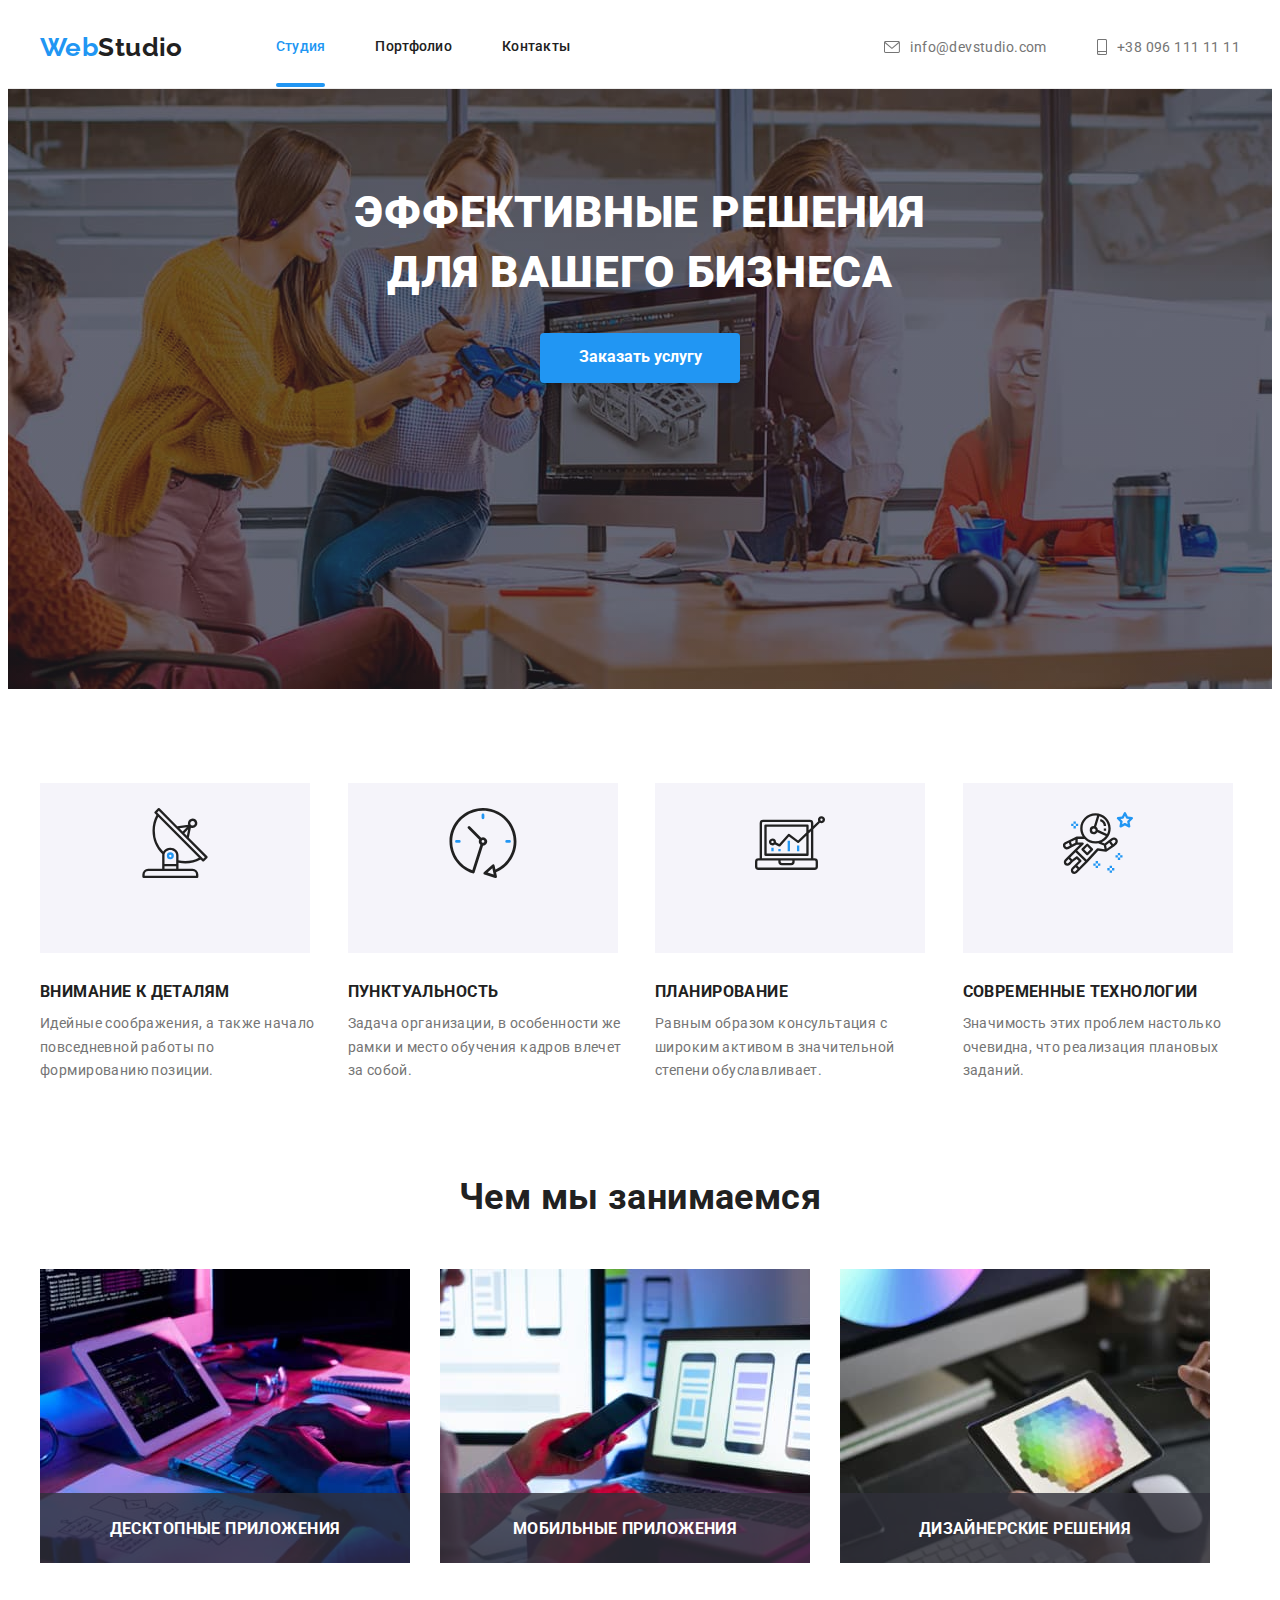
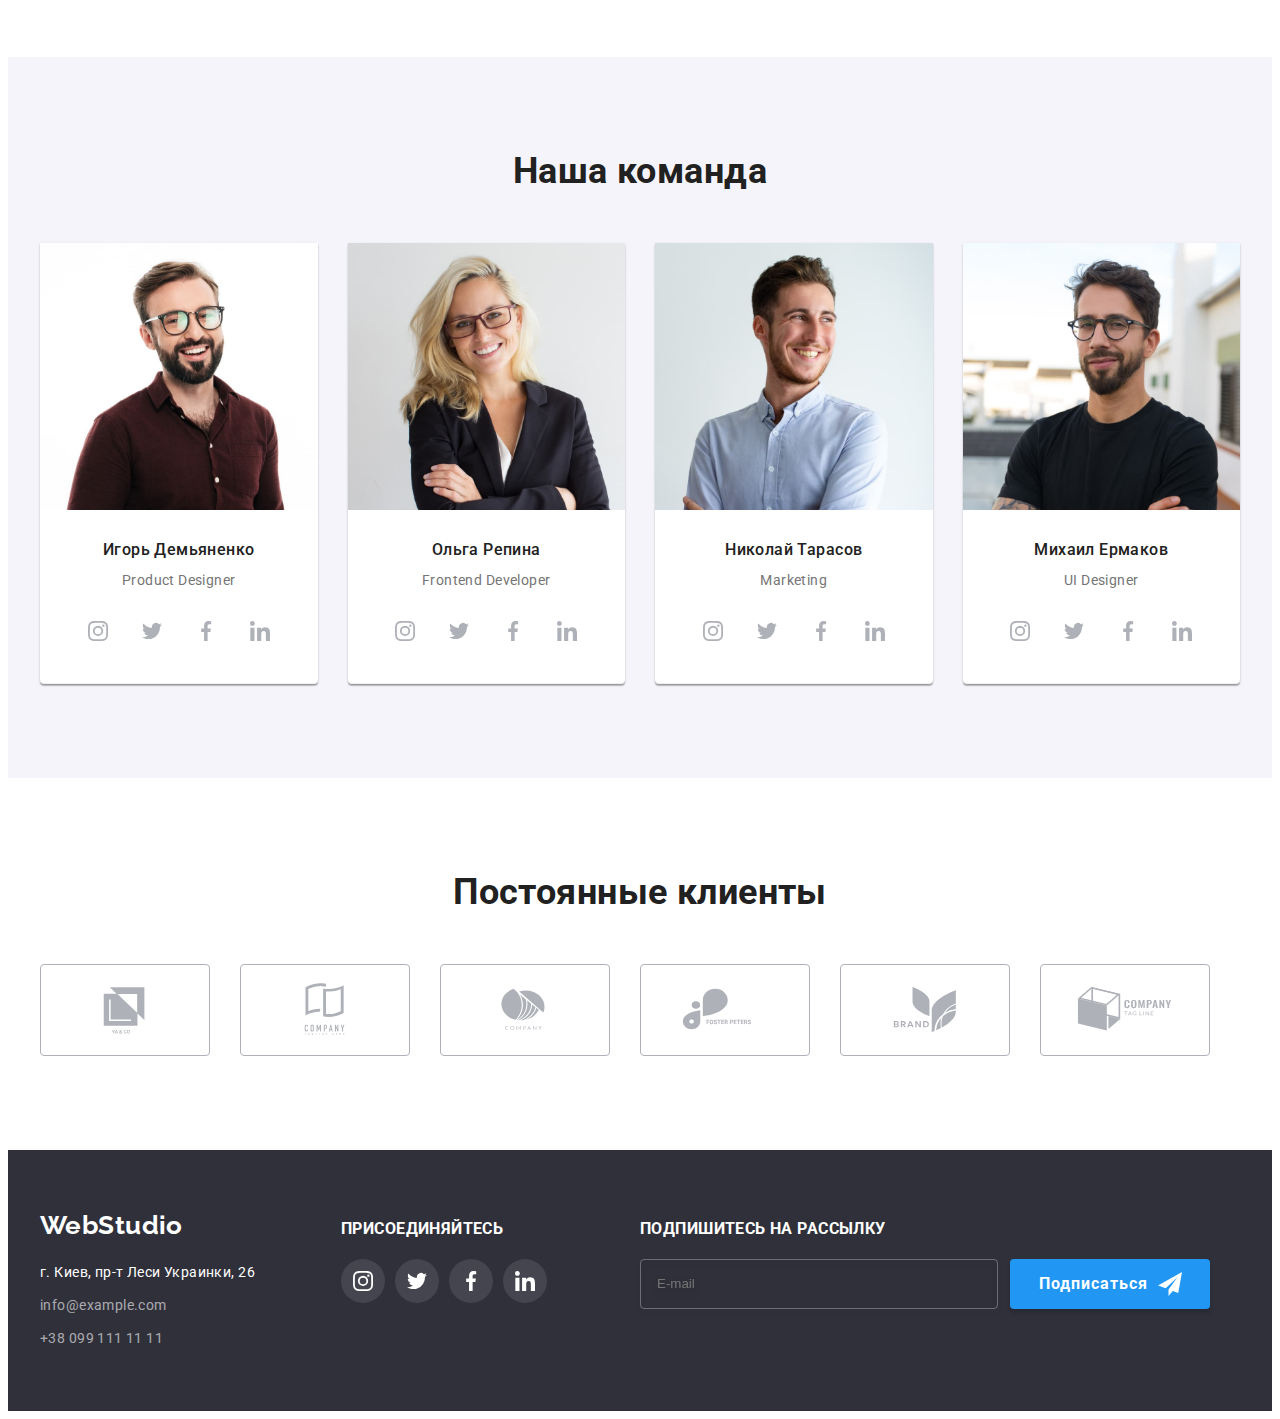
==== index.html @ bd027aae "Создает классы по БЭМ в header и hero, делает разбивку css файла по  разнымscss" ====
﻿<!DOCTYPE html>
<html lang="ru">
  <head>
    <meta charset="UTF-8" />
    <meta http-equiv="X-UA-Compatible" content="IE=edge" />
    <meta name="viewport" content="width=device-width, initial-scale=1.0" />
    <title>Homework</title>
    <link
      href="https://fonts.googleapis.com/css2?family=Raleway:wght@700&family=Roboto:wght@400;500;700;900&display=swap"
      rel="stylesheet"
    />
    <link
      rel="stylesheet"
      href="https://cdnjs.cloudflare.com/ajax/libs/modern-normalize/1.0.0/modern-normalize.min.css"
      integrity="sha512-ISS7cAi1PEhQ8jnbJpJZMd29NlhNj4AWYyLOSp2CE/CsHxTCu+r+t0D2yoJudVrd0/8fTVPUVDzY5Tvli75u/g=="
      crossorigin="anonymous"
      referrerpolicy="no-referrer"
    />

    <!-- <link rel="stylesheet" href="./css/styles.css" /> -->
    <link rel="stylesheet" href="./css/main.min.css" />
  </head>
  <body>
    <header class="page-header">
      <div class="section container page-header__container">
        <div class="page-header__menu">
          <a href="/" lang="en" class="logo link page-header__logo"
            >Web<span class="logo-part logo-part--color-black">Studio</span></a
          >

          <nav>
            <ul class="list page-header__nav nav-menu">
              <li class="nav-menu__item">
                <a href="./index.html" class="link link--current">Студия</a>
              </li>
              <li class="nav-menu__item">
                <a href="./portfolio.html" class="link">Портфолио</a>
              </li>
              <li class="nav-menu__item">
                <a href="#" class="link">Контакты</a>
              </li>
            </ul>
          </nav>
        </div>
        <ul class="list page-header__contact header-contact">
          <li class="header-contact__item">
            <a href="mailto:info@devstudio.com" lang="en" class="link">
              <svg class="header-contact__icon" width="16px" height="12px">
                <use href="./images/icons.svg#icon-envelope-header"></use>
              </svg>
              info@devstudio.com</a
            >
          </li>
          <li class="header-contact__item">
            <a href="tel:+380961111111" class="link">
              <svg class="header-contact__icon" width="10px" height="16px">
                <use href="./images/icons.svg#icon-smartphone-header"></use>
              </svg>
              +38 096 111 11 11</a
            >
          </li>
        </ul>
      </div>
    </header>
    <main>
      <section class="hero layers">
        <div class="section container hero_container">
          <h1 class="hero__title">
            Эффективные решения <br />
            для вашего бизнеса
          </h1>
          <button type="button" class="hero__btn btn" data-modal-open>
            Заказать услугу
          </button>
        </div>
      </section>

      <section class="advantages">
        <div class="section container">
          <ul class="list">
            <li class="list-item">
              <div class="thumb">
                <svg class="icon-item">
                  <use href="./images/icons.svg#icon-antenna"></use>
                </svg>
              </div>
              <h3 class="list-item-title">Внимание к деталям</h3>
              <p class="list-item-text">
                Идейные соображения, а также начало повседневной работы по
                формированию позиции.
              </p>
            </li>
            <li class="list-item">
              <div class="thumb">
                <svg class="icon-item">
                  <use href="./images/icons.svg#icon-clock"></use>
                </svg>
              </div>
              <h3 class="list-item-title">Пунктуальность</h3>
              <p class="list-item-text">
                Задача организации, в особенности же рамки и место обучения
                кадров влечет за собой.
              </p>
            </li>
            <li class="list-item">
              <div class="thumb">
                <svg class="icon-item">
                  <use href="./images/icons.svg#icon-diagram"></use>
                </svg>
              </div>
              <h3 class="list-item-title">Планирование</h3>
              <p class="list-item-text">
                Равным образом консультация с широким активом в значительной
                степени обуславливает.
              </p>
            </li>
            <li class="list-item">
              <div class="thumb">
                <svg class="icon-item">
                  <use href="./images/icons.svg#icon-astronaut"></use>
                </svg>
              </div>
              <h3 class="list-item-title">Современные технологии</h3>
              <p class="list-item-text">
                Значимость этих проблем настолько очевидна, что реализация
                плановых заданий.
              </p>
            </li>
          </ul>
        </div>
      </section>

      <section class="work">
        <div class="section container">
          <h2 class="title">Чем мы занимаемся</h2>
          <ul class="list">
            <li class="list-item">
              <img
                src="./images/work/img1.jpg"
                alt="Ноутбук"
                width="370"
                height="294"
              />
              <div class="wrapper-title">
                <h3 class="list-item-title">Десктопные приложения</h3>
              </div>
            </li>
            <li class="list-item">
              <img
                src="./images/work/img2.jpg"
                alt="Телефон"
                width="370"
                height="294"
              />
              <div class="wrapper-title">
                <h3 class="list-item-title">Мобильные приложения</h3>
              </div>
            </li>
            <li class="list-item">
              <img
                src="./images/work/img3.jpg"
                alt="Планшет"
                width="370"
                height="294"
              />
              <div class="wrapper-title">
                <h3 class="list-item-title">Дизайнерские решения</h3>
              </div>
            </li>
          </ul>
        </div>
      </section>
      <section class="team">
        <div class="section container">
          <h2 class="title">Наша команда</h2>
          <ul class="list">
            <li class="list-item team-card">
              <img
                src="./images/team/igor.jpg"
                alt="Игорь Демьяненко"
                width="270"
                class="photo-team"
              />
              <h3 class="list-item-title">Игорь Демьяненко</h3>
              <p lang="en" class="list-item-text">Product Designer</p>
              <ul class="list social-networks">
                <li class="sn-item">
                  <a href="https://www.instagram.com" class="link">
                    <svg class="sn-icon">
                      <use href="./images/icons.svg#icon-instagram-grey"></use>
                    </svg>
                  </a>
                </li>
                <li class="sn-item">
                  <a href="https://www.twitter.com/" class="link">
                    <svg class="sn-icon">
                      <use href="./images/icons.svg#icon-twitter"></use>
                    </svg>
                  </a>
                </li>
                <li class="sn-item">
                  <a href="https://www.facebook.com" class="link">
                    <svg class="sn-icon">
                      <use href="./images/icons.svg#icon-facebook"></use>
                    </svg>
                  </a>
                </li>
                <li class="sn-item">
                  <a href="https://www.linkedin.com" class="link">
                    <svg class="sn-icon">
                      <use href="./images/icons.svg#icon-linkedin"></use>
                    </svg>
                  </a>
                </li>
              </ul>
            </li>
            <li class="list-item team-card">
              <img
                src="./images/team/olga.jpg"
                alt="Ольга Репина"
                width="270"
                class="photo-team"
              />
              <h3 class="list-item-title">Ольга Репина</h3>
              <p lang="en" class="list-item-text">Frontend Developer</p>
              <ul class="list social-networks">
                <li class="sn-item">
                  <a href="https://www.instagram.com" class="link">
                    <svg class="sn-icon">
                      <use href="./images/icons.svg#icon-instagram-grey"></use>
                    </svg>
                  </a>
                </li>
                <li class="sn-item">
                  <a href="https://www.twitter.com/" class="link">
                    <svg class="sn-icon">
                      <use href="./images/icons.svg#icon-twitter"></use>
                    </svg>
                  </a>
                </li>
                <li class="sn-item">
                  <a href="https://www.facebook.com" class="link">
                    <svg class="sn-icon">
                      <use href="./images/icons.svg#icon-facebook"></use>
                    </svg>
                  </a>
                </li>
                <li class="sn-item">
                  <a href="https://www.linkedin.com" class="link">
                    <svg class="sn-icon">
                      <use href="./images/icons.svg#icon-linkedin"></use>
                    </svg>
                  </a>
                </li>
              </ul>
            </li>
            <li class="list-item team-card">
              <img
                src="./images/team/nikolay.jpg"
                alt="Николай Тарасов"
                width="270"
                class="photo-team"
              />
              <h3 class="list-item-title">Николай Тарасов</h3>
              <p lang="en" class="list-item-text">Marketing</p>
              <ul class="list social-networks">
                <li class="sn-item">
                  <a href="https://www.instagram.com" class="link">
                    <svg class="sn-icon">
                      <use href="./images/icons.svg#icon-instagram-grey"></use>
                    </svg>
                  </a>
                </li>
                <li class="sn-item">
                  <a href="https://www.twitter.com/" class="link">
                    <svg class="sn-icon">
                      <use href="./images/icons.svg#icon-twitter"></use>
                    </svg>
                  </a>
                </li>
                <li class="sn-item">
                  <a href="https://www.facebook.com" class="link">
                    <svg class="sn-icon">
                      <use href="./images/icons.svg#icon-facebook"></use>
                    </svg>
                  </a>
                </li>
                <li class="sn-item">
                  <a href="https://www.linkedin.com" class="link">
                    <svg class="sn-icon">
                      <use href="./images/icons.svg#icon-linkedin"></use>
                    </svg>
                  </a>
                </li>
              </ul>
            </li>
            <li class="list-item team-card">
              <img
                src="./images/team/michail.jpg"
                alt="Михаил Ермаков"
                width="270"
                class="photo-team"
              />
              <h3 class="list-item-title">Михаил Ермаков</h3>
              <p lang="en" class="list-item-text">UI Designer</p>
              <ul class="list social-networks">
                <li class="sn-item">
                  <a href="https://www.instagram.com" class="link">
                    <svg class="sn-icon">
                      <use href="./images/icons.svg#icon-instagram-grey"></use>
                    </svg>
                  </a>
                </li>
                <li class="sn-item">
                  <a href="https://www.twitter.com/" class="link">
                    <svg class="sn-icon">
                      <use href="./images/icons.svg#icon-twitter"></use>
                    </svg>
                  </a>
                </li>
                <li class="sn-item">
                  <a href="https://www.facebook.com" class="link">
                    <svg class="sn-icon">
                      <use href="./images/icons.svg#icon-facebook"></use>
                    </svg>
                  </a>
                </li>
                <li class="sn-item">
                  <a href="https://www.linkedin.com" class="link">
                    <svg class="sn-icon">
                      <use href="./images/icons.svg#icon-linkedin"></use>
                    </svg>
                  </a>
                </li>
              </ul>
            </li>
          </ul>
        </div>
      </section>

      <section class="clients">
        <div class="section container">
          <h2 class="title">Постоянные клиенты</h2>
          <ul class="list">
            <li class="list-item hover-boder">
              <a href="#" class="link">
                <svg class="client-logo">
                  <use href="./images/icons.svg#icon-logo1"></use>
                </svg>
              </a>
            </li>
            <li class="list-item hover-boder">
              <a href="#" class="link">
                <svg class="client-logo">
                  <use href="./images/icons.svg#icon-logo2"></use>
                </svg>
              </a>
            </li>
            <li class="list-item hover-boder">
              <a href="#" class="link">
                <svg class="client-logo">
                  <use href="./images/icons.svg#icon-logo3"></use>
                </svg>
              </a>
            </li>
            <li class="list-item hover-boder">
              <a href="#" class="link">
                <svg class="client-logo">
                  <use href="./images/icons.svg#icon-logo4"></use>
                </svg>
              </a>
            </li>
            <li class="list-item hover-boder">
              <a href="#" class="link">
                <svg class="client-logo">
                  <use href="./images/icons.svg#icon-logo5"></use>
                </svg>
              </a>
            </li>
            <li class="list-item hover-boder">
              <a href="#" class="link">
                <svg class="client-logo">
                  <use href="./images/icons.svg#icon-logo6"></use>
                </svg>
              </a>
            </li>
          </ul>
        </div>
      </section>
    </main>
    <footer class="footer-page">
      <div class="section container">
        <div class="logo-address">
          <a href="/" lang="en" class="logo link"
            >Web<span class="logo-part logo-part--color-white">Studio</span></a
          >
          <address class="footer-address">
            <ul class="list">
              <li class="list-item">
                <a href="#" class="link">г. Киев, пр-т Леси Украинки, 26</a>
              </li>

              <li class="list-item footer-contact">
                <a href="mailto:info@example.com" lang="en" class="link"
                  >info@example.com</a
                >
              </li>
              <li class="list-item footer-contact">
                <a href="tel:+380991111111" class="link">+38 099 111 11 11</a>
              </li>
            </ul>
          </address>
        </div>
        <div class="footer-social-networks">
          <h3 class="list-item-title">присоединяйтесь</h3>
          <ul class="list social-networks">
            <li class="sn-item">
              <a href="https://www.instagram.com" class="link footer-link-sn">
                <svg class="sn-icon">
                  <use href="./images/icons.svg#icon-instagram-grey"></use>
                </svg>
              </a>
            </li>
            <li class="sn-item">
              <a href="https://www.twitter.com/" class="link footer-link-sn">
                <svg class="sn-icon">
                  <use href="./images/icons.svg#icon-twitter"></use>
                </svg>
              </a>
            </li>
            <li class="sn-item">
              <a href="https://www.facebook.com" class="link footer-link-sn">
                <svg class="sn-icon">
                  <use href="./images/icons.svg#icon-facebook"></use>
                </svg>
              </a>
            </li>
            <li class="sn-item">
              <a href="https://www.linkedin.com" class="link footer-link-sn">
                <svg class="sn-icon">
                  <use href="./images/icons.svg#icon-linkedin"></use>
                </svg>
              </a>
            </li>
          </ul>
        </div>
        <div class="subscription">
          <h3 class="list-item-title">подпишитесь на рассылку</h3>
          <form name="subscription-form" class="subscription-form">
            <input
              type="email"
              name="email"
              class="subscription-input"
              placeholder="E-mail"
            />
            <button type="submit" class="btn subscription-btn">
              <span class="text-btn">Подписаться</span>
              <svg class="send-icon">
                <use href="./images/icons.svg#send-icon"></use>
              </svg>
            </button>
          </form>
        </div>
      </div>
    </footer>

    <div class="backdrop is-hidden" data-modal>
      <div class="modal">
        <button type="button" class="close-btn btn" data-modal-close>
          <svg class="close-icon">
            <use href="./images/icons.svg#close-btn"></use>
          </svg>
        </button>
        <form class="modal-form">
          <p class="modal-title">Оставьте свои данные, мы вам перезвоним</p>
          <label class="modal-field">
            <span class="modal-label">Имя</span>
            <input type="text" class="form-input" name="user-name" required />
            <svg class="modal-icon">
              <use
                href="./images/icons.svg#person-black"
                class="icon-input"
              ></use>
            </svg>
          </label>
          <label class="modal-field">
            <span class="modal-label">Телефон</span>
            <input type="tel" class="form-input" name="user-phone" required />
            <svg class="modal-icon">
              <use
                href="./images/icons.svg#phone-black"
                class="icon-input"
              ></use>
            </svg>
          </label>

          <label class="modal-field">
            <span class="modal-label">Почта</span>
            <input type="email" class="form-input" name="user-mail" required />
            <svg class="modal-icon">
              <use
                href="./images/icons.svg#email-black"
                class="icon-input"
              ></use>
            </svg>
          </label>
          <label class="modal-field">
            <span class="modal-label">Комментарий</span>
            <textarea
              class="form-textarea form-input"
              name="user-comment"
              placeholder="Введите текст"
              required
            ></textarea>
          </label>
          <label for="checkbox" class="modal-polisy">
            <input
              type="checkbox"
              id="checkbox"
              name="user-agree"
              class="modal-checkbox"
            />

            <svg class="checkbox-icon">
              <use href="./images/icons.svg#checkbox"></use>
            </svg>

            Соглашаюсь с рассылкой и принимаю
            <span class="text">Условия договора</span>
          </label>
          <button type="button" class="btn submit-btn">Отправить</button>
        </form>
      </div>
    </div>
    <script src="./js/modal.js"></script>
  </body>
</html>
---- css/styles.css ----
﻿/* 
:root {
  --basis-text-color: #212121;
  --secondary-text-color: #757575;
  --background-color: #E5E5E5;
  --white-color: #FFFFFF;
  --active-color: #2196F3;
  --background-btn-color: #F5F4FA;
  --borders-color: #EEEEEE;
  --border-line-color: #ECECEC;
  --dark-background: #2F303A;
  --footer-contact-color: rgba(255, 255, 255, 0.6);
  --footer-icon-bg-color: rgba(255, 255, 255, 0.1);
  --input-border-color: rgba(255, 255, 255, 0.3);
  --hero-gradient: rgba(47, 48, 58, 0.4);
  --wrapper-title: rgba(47, 48, 58, 0.8);
  --icons-color: #AFB1B8;
  --wrapper-portfolio-card: rgba(33, 150, 243, 0.9);
  --backdrop-color: rgba(0, 0, 0, 0.2);
  --close-btn-color: rgba(0, 0, 0, 1);
  --border-modal-color: rgba(0, 0, 0, 0.1);
  --modal-input-border: rgba(33, 33, 33, 0.2);
  --text-placeholder: rgba(117, 117, 117, 0.5);


} */
/* 
body {
  color: var(--secondary-text-color);
  font-family: Roboto, sans-serif;
  font-weight: 400;
  font-style: normal;
  font-size: 14px;
  line-height: 1.71;
  letter-spacing: 0.03em;
} */

/* 
.link {
  display: flex;
  text-decoration: none;
  color: inherit;
  font-style: inherit;
  align-items: center;
  transition: color 250ms cubic-bezier(0.4, 0, 0.2, 1);
} */

/* .list {
  list-style: none;
  margin: 0;
  padding: 0;
} */

/* .active,
.link:hover,
.link:focus {
  color: var(--active-color);
} */
/* 
.current {
  position: relative;
  color: var(--active-color);
}

.current::after {
  content: "";
  position: absolute;
  height: 4px;
  width: 100%;
  background-color: var(--active-color);
  border-radius: 2px;
  top: 44px;

} */
/* 
.btn {
  font-family: inherit;
  background-color: var(--background-btn-color);
  border: none;
  cursor: pointer;
  text-align: center;
  border-radius: 4px;
  transition: box-shadow 250ms cubic-bezier(0.4, 0, 0.2, 1);
}

.btn:hover,
.btn:focus {
  box-shadow: 0px 3px 1px rgba(0, 0, 0, 0.1),
  0px 1px 2px rgba(0, 0, 0, 0.08),
  0px 2px 2px rgba(0, 0, 0, 0.12);
} */
/* .container {
  width: 1200px;
  margin: 0 auto;
} */
/* .section {
  padding: 94px 15px;  
} */

/*HEADER*/
/* .page-header {
  border-bottom: 1px solid var(--border-line-color);
  
} */
/* .logo {
  font-family: Raleway, sans-serif;
  font-weight: 700;
  font-size: 26px;
  line-height: 1.19;
  color: var(--basis-text-color);
  margin-right: 93px;
} */
/* 
.nav-menu {
  display: flex;
  color: var(--basis-text-color);
  font-weight: 500;
  line-height: 1.14;
  letter-spacing: 0.02em;
  
}

.nav-menu li:not(:last-child),
.header-contact li:not(:last-child) {
  margin-right: 50px;
}

.header-contact {
  display: flex;
  margin-left: auto;  
  color: var(--secondary-text-color);
  align-items: center;
}
.header-contact .icon-item {
  margin-right: 10px;
  fill: currentColor;
}


.page-header .container {
  display: flex;
  padding-top: 24px;
  padding-bottom: 25px;
}

.header-menu {
  display: flex;  
  align-items: center;
} */

/*HERO*/
/* .hero {
  text-align: center;
  letter-spacing: 0.06em;
}
.layers {
  max-width: 1600px;
  height: 600px;
  margin-left: auto;
  margin-right: auto;
  background-color: var(--dark-background);
  background-image: linear-gradient(rgba(47, 48, 58, 0.4), rgba(47, 48, 58, 0.4)),
  url('../images/hero/hero-background.jpg');
  background-repeat: no-repeat;
  background-size: cover;
  
  background-position: center;
}
.hero .section {
  padding-top: 200px;
  padding-bottom: 200px;
}

.hero-title {
  text-transform: uppercase;
  color: var(--white-color);
  font-weight: 900;
  font-size: 44px;
  line-height: 1.36;
  margin-top: 0;
  margin-bottom: 30px;
}
 
.hero-btn {
  width: 200px;
  height: 50px;
  background: #2196F3;
  color: var(--white-color);
  box-shadow: 0px 4px 4px rgba(0, 0, 0, 0.15);
  font-weight: 700;
  font-size: 16px;
  line-height: 1.9;
  padding: 0;
}
 */

/* 
.advantages .list-item-title {
  text-transform: uppercase;
}
.advantages .list-item:not(:last-child) {
  margin-right: 30px;
}

.advantages .list {
  display: flex;
}
.advantages .list-item {
  width: calc((100% - 90px) / 4);
} */
/* 
.thumb {
  display: flex;
  width: 270px;
  height: 120px;
  background-color: var(--background-btn-color);
  padding-top: 25px;
  padding-bottom: 25px;
  margin-bottom: 30px;
  
} */
/* .thumb .icon-item {
  width: 70px;
  height: 70px;
  margin-left: auto;
  margin-right: auto;
} */

/* .list-item-title {
  color: var(--basis-text-color);
  font-weight: 700;
  line-height: 1.14;
  margin-top: 0;
  margin-bottom: 10px;
  
} */
/* .list-item-text {
 margin: 0;
} */

/* .title {
  color: var(--basis-text-color);
  font-size: 36px;
  line-height: 1.16;
  text-align: center;
  margin-top: 0;
  margin-bottom: 50px;
} */


/*work*/
/* .work .section {
  padding-top: 0;
}
.work .list {
  display: flex;
}
.work .list-item:not(:last-child) {
  margin-right: 30px;
}

.work .list-item {
  width: 370px;
  position: relative;
}
.wrapper-title {
  background-color: var(--wrapper-title);
  position: absolute;
  width: 100%;
  height: 70px;
  bottom: 0px;

}
.wrapper-title .list-item-title {
  color: var(--white-color);
  text-transform: uppercase;
  margin-bottom: 0;
  text-align: center;
  padding-top: 27px;
  padding-bottom: 27px;
} */

/*team*/
/* .team {
  background-color: var(--background-btn-color);
}
.team .list {
  display: flex;

}
.team-card {
  width: calc((100% - 90px) / 4);
  background-color: var(--white-color);
  box-shadow: 0px 1px 3px rgba(0, 0, 0, 0.12), 0px 1px 1px rgba(0, 0, 0, 0.14), 0px 2px 1px rgba(0, 0, 0, 0.2);
  border-radius: 0px 0px 4px 4px;
  border-bottom: 1px solid var(--borders-color);
  text-align: center;
}
.team-card:not(:last-child) {
  margin-right: 30px;
}
.team-card .list-item-title {
  font-weight: 500;
  font-size: 16px;
  line-height: 1.19;
}

.photo-team {
  margin-top: 0;
  margin-bottom: 30px;
}

.team-card > .list-item-text {
  margin-bottom: 16px;
} */
/* .social-networks {
  display: flex;
  justify-content: center;
  margin-bottom: 30px;
  
} */

/* 
.sn-item:not(:last-child) {
  margin-right: 10px;
}
.sn-item .link {
  display: flex;
  height: 44px;
  width: 44px;
  color: var(--icons-color);
  background-color: var(--white-color);
  border-radius: 50%;
  align-items: center;
  justify-content: center;
  transition: color 250ms cubic-bezier(0.4, 0, 0.2, 1), 
  background-color 250ms cubic-bezier(0.4, 0, 0.2, 1);
}

.sn-icon {
  width: 20px;
  height: 20px;
  fill: currentColor;
}
.sn-item .link:hover {
  color: var(--white-color);
  background-color: var(--active-color);
} */
/* clients */
/* .clients .list {
  display: flex;
  color: var(--icons-color);
}
.clients .list-item {
  display: flex;
  width: 170px;
  height: 92px;
  border: 1px solid #AFB1B8;
  box-sizing: border-box;
  border-radius: 4px;
  align-items: center;
  justify-content: center;
  
}
.hover-boder {
  transition: border 250ms cubic-bezier(0.4, 0, 0.2, 1);
}

.hover-boder:hover {
  border: 1px solid var(--active-color);
}

.client-logo {
  display: flex;
  width: 106px;
  height: 60px;
  align-content: center;
  fill: currentColor;
}
.hover-boder .link {
  width: 100%;
  height: 100%;
  justify-content: center;
}

.clients .list-item:not(:last-child) {
  margin-right: 30px;
} */
/*footer*/
/* .footer-page {
  background-color: var(--dark-background);
  
}
.footer-page .section {
  display: flex;
  padding-top: 60px;
  padding-bottom: 60px;
  align-items: baseline;
}
.footer-address {
  font-style: inherit;
  width: 231px;
}
.footer-address .list-item:not(:last-child) {
  margin-bottom: 9px;
}
.footer-page .link {
  color: var(--white-color);
}
.footer-contact .link {
  color: var(--footer-contact-color);
} 
.footer-page .logo {
  margin-bottom: 20px;
}
.footer-page .list-item-title,
.subscription .list-item-title {
 text-transform: uppercase;
  color: var(--white-color);
  margin-bottom: 20px;
}
.footer-social-networks {
  display: flex;
  flex-direction: column;
  justify-content: center;
  margin-right: 93px;
}
.footer-social-networks .link {
  color: var(--white-color);
  background-color: var(--footer-icon-bg-color);
  transition-property: background-color;
  transition-duration: 250ms;
  transition-timing-function: cubic-bezier(0.4, 0, 0.2, 1);
  
}
.footer-social-networks .link:hover {
  background-color: var(--active-color)
}
.logo-address {
  margin-right: 70px;
  width: 231px;
}

.subscription-form {
  display: flex;
  flex-direction: row;
}


.subscription-input {
  box-sizing: border-box;
  width: 358px;
  padding-top: 15px;
  padding-bottom: 15px;
  padding-left: 16px;
  padding-right: 0;
  margin-right: 12px;
  background-color:transparent;
  border: 1px solid var(--input-border-color);
  filter: drop-shadow(0px 4px 4px rgba(0, 0, 0, 0.15));
  border-radius: 4px;
  color: var(--white-color);
}

.form-input::placeholder {
  color: var(--footer-contact-color);
  font-size: 16px;
  line-height: 1.25;
}


.subscription-btn {
  display: flex;
  align-items: center;
  width: 200px;
  height: 50px;
  background: var(--active-color);
  box-shadow: 0px 4px 4px rgba(0, 0, 0, 0.15);
  border-radius: 4px;
  padding-top: 10px;
  padding-bottom: 10px;
  padding-left: 29px;
  padding-right: 28px;
  text-align: start;
 
}
.text-btn {
  margin-right: 10px;
  letter-spacing: 0.06em;
  font-weight: 700;
  font-size: 16px;
  line-height: 1.87;
  color: var(--white-color);
}
.send-icon {
  width: 24px;
  height: 24px;
  fill: var(--white-color);
  vertical-align: middle;
  
} */

/*PORTFOLIO PAGE*/
/* 
.filter-btn {
  box-sizing: content-box;
  color: var(--basis-text-color);
  font-size: 16px;
  line-height: 1.62;
  font-weight: 500;
  padding: 6px 22px;
  transition: color 250ms cubic-bezier(0.4, 0, 0.2, 1),
  background-color 250ms cubic-bezier(0.4, 0, 0.2, 1),
  box-shadow 250ms cubic-bezier(0.4, 0, 0.2, 1);  
}

.btn-active {
  box-sizing: content-box;
  background-color: var(--active-color);
  color: var(--white-color);
  font-weight: 500;
  font-size: 16px;
  line-height: 1.62;
  padding: 6px 22px;
}

.filter-btn:hover, 
.filter-btn:focus,
.filter-btn:active {
  background-color: var(--active-color);
  color: var(--white-color);
  box-shadow: 0px 3px 1px rgba(0, 0, 0, 0.1),
  0px 1px 2px rgba(0, 0, 0, 0.08),
  0px 2px 2px rgba(0, 0, 0, 0.12);
}

.filter .list-item:not(:last-child) {
  margin-right: 8px;
}

.filter{
  margin-bottom: 50px;
}
.filter .list {
  display: flex;
  justify-content: center;
  
} */
/* 
.portfolio-cards .list {
  display: flex;
  flex-wrap: wrap;
} */

/* .list-item img {
  display: block;
  width: 100%;
} */
/* 
.portfolio-card {
  width: calc((100% - 60px) / 3);
  background-color: var(--white-color);
  box-sizing: content-box;
  margin-bottom: 30px;
  margin-right: 30px;
  position: relative;
  transition: box-shadow 250ms cubic-bezier(0.4, 0, 0.2, 1);
}

.portfolio-card:hover {
  box-shadow: 0px 1px 1px rgba(0, 0, 0, 0.12),
  0px 4px 4px rgba(0, 0, 0, 0.06),
  1px 4px 6px rgba(0, 0, 0, 0.16);
}

.portfolio-card .list-item-title {
  font-size: 18px;
  line-height: 2;
  letter-spacing: 0.06em;
}
.portfolio-card .list-item-text {
  font-size: 16px;
  line-height: 1.87;
}
.portfolio-card:nth-child(3n) {
  margin-right: 0;
}
.portfolio-card:nth-last-child(-n + 3) {
  margin-bottom: 0;
}
.portfolio-info {
  border: 1px solid var(--borders-color);
  padding: 20px 24px;
} */

/*wrapper*/
/* .wrapper-card {
  position: relative;
  overflow: hidden;
  
  

}
.portfolio-card:hover .wrapper-description,
.portfolio-card:hover .wrapper-card::before {
  transform: translateY(0);
}

.wrapper-card::before {
  content: "";
  position: absolute;
  top: 0;
  left: 0;
  width: 100%;
  height: 100%;
  background-color: var(--wrapper-portfolio-card);  
  transform: translateY(100%);
  transition: transform 250ms cubic-bezier(0.4, 0, 0.2, 1);
  
}

.wrapper-description {
  height: 294px;
  position: absolute;
  top: 0;
  left: 0;
  padding: 63px 24px;
  transform: translateY(100%);
  transition: transform 250ms cubic-bezier(0.4, 0, 0.2, 1);
  overflow-y: auto;
  
}

.wrapper-text {
  color: var(--white-color);
  margin: 0;
  font-size: 18px;
  line-height: 1.56;
  
  
} */

/* MODAL */
/* .backdrop {
  position: fixed;
  left: 0;
  top: 0;
  width: 100%;
  height: 100%;
  background-color: var(--backdrop-color);
  opacity: 1;
  transition: opacity 250ms cubic-bezier(0.4, 0, 0.2, 1);
}

.backdrop.is-hidden {
  visibility: hidden;
  opacity: 0;
  pointer-events: none;
  transition: opacity 250ms cubic-bezier(0.4, 0, 0.2, 1);
  
}

.backdrop.is-hidden .modal {
  transform: translate(-50%, -50%) scale(0);
}

.modal {
  position: absolute;
  top: 50%;
  left: 50%;
  transform: translate(-50%, -50%) scale(1);
  width: 528px;
  background-color: var(--white-color);
  border: 1px solid var(--border-modal-color);
  transition: transform 250ms cubic-bezier(0.4, 0, 0.2, 1);
  padding: 40px;

}

.close-btn {
  position: absolute;
  top: 8px;
  right: 8px;
  display: flex;
  width: 30px;
  height: 30px;
  background-color: var(--white-color);
  padding: 0;
  border-radius: 50%;
  border: 1px solid var(--border-modal-color);
  align-items: center;
  justify-content: center;

}
.close-btn:hover .close-icon,
.close-btn:focus .close-icon {
  fill: var(--active-color);
}

.close-icon {
  width: 18px;
  height: 18px;
  fill: var(--close-btn-color);
  transition: fill 250ms cubic-bezier(0.4, 0, 0.2, 1);
  
}
.modal-title {
  text-align: center;
  font-weight: 700;
  font-size: 20px;
  line-height: 1.15;
  color: var(--basis-text-color);
  margin-bottom: 12px;
  margin-top: 0;
}
.modal-form {
  display: flex;
  flex-direction: column;
}

.modal-field {
  position: relative;
  display: flex;
  flex-direction: column;
  margin-bottom: 10px;
}
.modal-label {
  font-size: 12px;
  line-height: 1.17;
  letter-spacing: 0.01em;
}
.form-input {
  width: 100%;
  height: 40px;
  margin-top: 4px;
  border: 1px solid var(--modal-input-border);
  box-sizing: border-box;
  border-radius: 4px;
  padding-left: 42px;
  cursor: pointer;
  transition: outline 250ms cubic-bezier(0.4, 0, 0.2, 1), 
  border-color 250ms cubic-bezier(0.4, 0, 0.2, 1);

}

.modal-icon {
  display: inline-block;
  position: absolute;
  top: 0;
  left: 12px;
  width: 18px;
  height: 18px;
  transform: translateY(150%);
  transition: fill 250ms cubic-bezier(0.4, 0, 0.2, 1);

}

.form-textarea {
  height: 120px;
  resize: none;
  padding: 12px 16px;
  margin-bottom: 10px;
  margin-top: 4px;
}

.form-textarea::placeholder {
  font-size: 12px;
  line-height: 1.67;
  letter-spacing: 0.01em;
  color: var(--text-placeholder);
}
.text {
  text-decoration: underline;
  color: var(--active-color);
}

.modal-polisy {
  position: relative;
  display: block;
  margin-bottom: 30px;
  margin-left: 7px;
  padding-left: 25px;
  
}


.submit-btn {
  margin-left: auto;
  margin-right: auto;
  width: 200px;
  height: 50px;
  background: var(--active-color);
  color: var(--white-color);
  box-shadow: 0px 4px 4px rgba(0, 0, 0, 0.15);
  border-radius: 4px;
  padding-top: 10px;
  padding-bottom: 10px;
  text-align: center;
  letter-spacing: 0.06em;
  font-weight: 700;
  font-size: 16px;
  line-height: 1.87;
  
}
.checkbox-icon {
  position: absolute;
  bottom: 50%;
  left: 0;
  transform: translateY(50%);
  display: inline-block;
  width: 16px;
  height: 15px;
  fill: var(--basis-text-color);

}
.modal-checkbox {
  position: absolute;
  width: 1px;
  height: 1px;
  margin: -1px;
  border: 0;
  padding: 0;
  clip: rect(0 0 0 0);
  overflow: hidden;

}

.modal-checkbox:checked + .checkbox-icon {
  fill: transparent;
  background-image: url(../images/icon-check.svg);
  background-size: contain;
  background-origin: content-box;
}

.form-input:hover {
  border-color: var(--active-color);
}

.form-input:focus {
  outline: 1px solid var(--active-color);
}
.form-input:hover + .modal-icon,
.form-input:focus + .modal-icon {
  fill: var(--active-color);
} */
---- css/main.min.css ----
:root{--basis-text-color: #212121;--secondary-text-color: #757575;--background-color: #E5E5E5;--white-color: #FFFFFF;--active-color: #2196F3;--background-btn-color: #F5F4FA;--borders-color: #EEEEEE;--border-line-color: #ECECEC;--dark-background: #2F303A;--footer-contact-color: rgba(255, 255, 255, 0.6);--footer-icon-bg-color: rgba(255, 255, 255, 0.1);--input-border-color: rgba(255, 255, 255, 0.3);--hero-gradient: rgba(47, 48, 58, 0.4);--wrapper-title: rgba(47, 48, 58, 0.8);--icons-color: #AFB1B8;--wrapper-portfolio-card: rgba(33, 150, 243, 0.9);--backdrop-color: rgba(0, 0, 0, 0.2);--close-btn-color: rgba(0, 0, 0, 1);--border-modal-color: rgba(0, 0, 0, 0.1);--modal-input-border: rgba(33, 33, 33, 0.2);--text-placeholder: rgba(117, 117, 117, 0.5)}body{color:var(--secondary-text-color);font-family:Roboto, sans-serif;font-weight:400;font-style:normal;font-size:14px;line-height:1.71;letter-spacing:0.03em}.link{display:flex;text-decoration:none;color:inherit;font-style:inherit;align-items:center;transition:color 250ms cubic-bezier(0.4, 0, 0.2, 1)}.link:hover,.link:focus{color:var(--active-color)}.link--current{position:relative;color:var(--active-color)}.link--current::after{content:"";position:absolute;height:4px;width:100%;background-color:var(--active-color);border-radius:2px;top:44px}.list{list-style:none;margin:0;padding:0}.btn{font-family:inherit;background-color:var(--background-btn-color);border:none;cursor:pointer;text-align:center;border-radius:4px;transition:box-shadow 250ms cubic-bezier(0.4, 0, 0.2, 1)}.btn:hover,.btn:focus{box-shadow:0px 3px 1px rgba(0,0,0,0.1),0px 1px 2px rgba(0,0,0,0.08),0px 2px 2px rgba(0,0,0,0.12)}.container{width:1200px;margin:0 auto}.section{padding:94px 15px}.logo{font-family:Raleway, sans-serif;font-weight:700;font-size:26px;line-height:1.19;color:var(--active-color)}.logo-part--color-black{color:var(--basis-text-color)}.logo-part--color-white{color:var(--white-color)}.thumb{display:flex;width:270px;height:120px;background-color:var(--background-btn-color);padding-top:25px;padding-bottom:25px;margin-bottom:30px}.list-item-title{color:var(--basis-text-color);font-weight:700;line-height:1.14;margin-top:0;margin-bottom:10px}.list-item-text{margin:0}.title{color:var(--basis-text-color);font-size:36px;line-height:1.16;text-align:center;margin-top:0;margin-bottom:50px}.social-networks{display:flex;justify-content:center;margin-bottom:30px}.list-item img{display:block;width:100%}.page-header{border-bottom:1px solid var(--border-line-color)}.page-header__container{display:flex;padding-top:24px;padding-bottom:25px}.page-header__menu{display:flex;align-items:center}.page-header__logo{margin-right:93px}.nav-menu{display:flex;color:var(--basis-text-color);font-weight:500;line-height:1.14;letter-spacing:0.02em}.nav-menu__item:not(:last-child),.header-contact__item:not(:last-child){margin-right:50px}.page-header__contact{margin-left:auto}.header-contact{display:flex;color:var(--secondary-text-color);align-items:center}.header-contact__icon{margin-right:10px;fill:currentColor}.hero{text-align:center;letter-spacing:0.06em}.layers{max-width:1600px;height:600px;margin-left:auto;margin-right:auto;background-color:var(--dark-background);background-image:linear-gradient(rgba(47,48,58,0.4), rgba(47,48,58,0.4)),url("../images/hero/hero-background.jpg");background-repeat:no-repeat;background-size:cover;background-position:center}.hero__container{padding-top:200px;padding-bottom:200px}.hero__title{text-transform:uppercase;color:var(--white-color);font-weight:900;font-size:44px;line-height:1.36;margin-top:0;margin-bottom:30px}.hero__btn{width:200px;height:50px;background:#2196F3;color:var(--white-color);box-shadow:0px 4px 4px rgba(0,0,0,0.15);font-weight:700;font-size:16px;line-height:1.9;padding:0}.advantages .list-item-title{text-transform:uppercase}.advantages .list-item:not(:last-child){margin-right:30px}.advantages .list{display:flex}.advantages .list-item{width:calc((100% - 90px) / 4)}.thumb .icon-item{width:70px;height:70px;margin-left:auto;margin-right:auto}.work .section{padding-top:0}.work .list{display:flex}.work .list-item:not(:last-child){margin-right:30px}.work .list-item{width:370px;position:relative}.wrapper-title{background-color:var(--wrapper-title);position:absolute;width:100%;height:70px;bottom:0px}.wrapper-title .list-item-title{color:var(--white-color);text-transform:uppercase;margin-bottom:0;text-align:center;padding-top:27px;padding-bottom:27px}.team{background-color:var(--background-btn-color)}.team .list{display:flex}.team-card{width:calc((100% - 90px) / 4);background-color:var(--white-color);box-shadow:0px 1px 3px rgba(0,0,0,0.12),0px 1px 1px rgba(0,0,0,0.14),0px 2px 1px rgba(0,0,0,0.2);border-radius:0px 0px 4px 4px;border-bottom:1px solid var(--borders-color);text-align:center}.team-card:not(:last-child){margin-right:30px}.team-card .list-item-title{font-weight:500;font-size:16px;line-height:1.19}.photo-team{margin-top:0;margin-bottom:30px}.team-card>.list-item-text{margin-bottom:16px}.sn-item:not(:last-child){margin-right:10px}.sn-item .link{display:flex;height:44px;width:44px;color:var(--icons-color);background-color:var(--white-color);border-radius:50%;align-items:center;justify-content:center;transition:color 250ms cubic-bezier(0.4, 0, 0.2, 1),background-color 250ms cubic-bezier(0.4, 0, 0.2, 1)}.sn-icon{width:20px;height:20px;fill:currentColor}.sn-item .link:hover{color:var(--white-color);background-color:var(--active-color)}.clients .list{display:flex;color:var(--icons-color)}.clients .list-item{display:flex;width:170px;height:92px;border:1px solid #AFB1B8;box-sizing:border-box;border-radius:4px;align-items:center;justify-content:center}.hover-boder{transition:border 250ms cubic-bezier(0.4, 0, 0.2, 1)}.hover-boder:hover{border:1px solid var(--active-color)}.client-logo{display:flex;width:106px;height:60px;align-content:center;fill:currentColor}.hover-boder .link{width:100%;height:100%;justify-content:center}.clients .list-item:not(:last-child){margin-right:30px}.footer-page{background-color:var(--dark-background)}.footer-page .section{display:flex;padding-top:60px;padding-bottom:60px;align-items:baseline}.footer-address{font-style:inherit;width:231px}.footer-address .list-item:not(:last-child){margin-bottom:9px}.footer-page .link{color:var(--white-color)}.footer-contact .link{color:var(--footer-contact-color)}.footer-page .logo{margin-bottom:20px}.footer-page .list-item-title,.subscription .list-item-title{text-transform:uppercase;color:var(--white-color);margin-bottom:20px}.footer-social-networks{display:flex;flex-direction:column;justify-content:center;margin-right:93px}.footer-social-networks .link{color:var(--white-color);background-color:var(--footer-icon-bg-color);transition-property:background-color;transition-duration:250ms;transition-timing-function:cubic-bezier(0.4, 0, 0.2, 1)}.footer-social-networks .link:hover{background-color:var(--active-color)}.logo-address{margin-right:70px;width:231px}.subscription-form{display:flex;flex-direction:row}.subscription-input{box-sizing:border-box;width:358px;padding-top:15px;padding-bottom:15px;padding-left:16px;padding-right:0;margin-right:12px;background-color:transparent;border:1px solid var(--input-border-color);filter:drop-shadow(0px 4px 4px rgba(0,0,0,0.15));border-radius:4px;color:var(--white-color)}.form-input::placeholder{color:var(--footer-contact-color);font-size:16px;line-height:1.25}.subscription-btn{display:flex;align-items:center;width:200px;height:50px;background:var(--active-color);box-shadow:0px 4px 4px rgba(0,0,0,0.15);border-radius:4px;padding-top:10px;padding-bottom:10px;padding-left:29px;padding-right:28px;text-align:start}.text-btn{margin-right:10px;letter-spacing:0.06em;font-weight:700;font-size:16px;line-height:1.87;color:var(--white-color)}.send-icon{width:24px;height:24px;fill:var(--white-color);vertical-align:middle}.filter-btn{box-sizing:content-box;color:var(--basis-text-color);font-size:16px;line-height:1.62;font-weight:500;padding:6px 22px;transition:color 250ms cubic-bezier(0.4, 0, 0.2, 1),background-color 250ms cubic-bezier(0.4, 0, 0.2, 1),box-shadow 250ms cubic-bezier(0.4, 0, 0.2, 1)}.btn-active{box-sizing:content-box;background-color:var(--active-color);color:var(--white-color);font-weight:500;font-size:16px;line-height:1.62;padding:6px 22px}.filter-btn:hover,.filter-btn:focus,.filter-btn:active{background-color:var(--active-color);color:var(--white-color);box-shadow:0px 3px 1px rgba(0,0,0,0.1),0px 1px 2px rgba(0,0,0,0.08),0px 2px 2px rgba(0,0,0,0.12)}.filter .list-item:not(:last-child){margin-right:8px}.filter{margin-bottom:50px}.filter .list{display:flex;justify-content:center}.portfolio-cards .list{display:flex;flex-wrap:wrap}.portfolio-card{width:calc((100% - 60px) / 3);background-color:var(--white-color);box-sizing:content-box;margin-bottom:30px;margin-right:30px;position:relative;transition:box-shadow 250ms cubic-bezier(0.4, 0, 0.2, 1)}.portfolio-card:hover{box-shadow:0px 1px 1px rgba(0,0,0,0.12),0px 4px 4px rgba(0,0,0,0.06),1px 4px 6px rgba(0,0,0,0.16)}.portfolio-card .list-item-title{font-size:18px;line-height:2;letter-spacing:0.06em}.portfolio-card .list-item-text{font-size:16px;line-height:1.87}.portfolio-card:nth-child(3n){margin-right:0}.portfolio-card:nth-last-child(-n+3){margin-bottom:0}.portfolio-info{border:1px solid var(--borders-color);padding:20px 24px}.wrapper-card{position:relative;overflow:hidden}.portfolio-card:hover .wrapper-description,.portfolio-card:hover .wrapper-card::before{transform:translateY(0)}.wrapper-card::before{content:"";position:absolute;top:0;left:0;width:100%;height:100%;background-color:var(--wrapper-portfolio-card);transform:translateY(100%);transition:transform 250ms cubic-bezier(0.4, 0, 0.2, 1)}.wrapper-description{height:294px;position:absolute;top:0;left:0;padding:63px 24px;transform:translateY(100%);transition:transform 250ms cubic-bezier(0.4, 0, 0.2, 1);overflow-y:auto}.wrapper-text{color:var(--white-color);margin:0;font-size:18px;line-height:1.56}.backdrop{position:fixed;left:0;top:0;width:100%;height:100%;background-color:var(--backdrop-color);opacity:1;transition:opacity 250ms cubic-bezier(0.4, 0, 0.2, 1)}.backdrop.is-hidden{visibility:hidden;opacity:0;pointer-events:none;transition:opacity 250ms cubic-bezier(0.4, 0, 0.2, 1)}.backdrop.is-hidden .modal{transform:translate(-50%, -50%) scale(0)}.modal{position:absolute;top:50%;left:50%;transform:translate(-50%, -50%) scale(1);width:528px;background-color:var(--white-color);border:1px solid var(--border-modal-color);transition:transform 250ms cubic-bezier(0.4, 0, 0.2, 1);padding:40px}.close-btn{position:absolute;top:8px;right:8px;display:flex;width:30px;height:30px;background-color:var(--white-color);padding:0;border-radius:50%;border:1px solid var(--border-modal-color);align-items:center;justify-content:center}.close-btn:hover .close-icon,.close-btn:focus .close-icon{fill:var(--active-color)}.close-icon{width:18px;height:18px;fill:var(--close-btn-color);transition:fill 250ms cubic-bezier(0.4, 0, 0.2, 1)}.modal-title{text-align:center;font-weight:700;font-size:20px;line-height:1.15;color:var(--basis-text-color);margin-bottom:12px;margin-top:0}.modal-form{display:flex;flex-direction:column}.modal-field{position:relative;display:flex;flex-direction:column;margin-bottom:10px}.modal-label{font-size:12px;line-height:1.17;letter-spacing:0.01em}.form-input{width:100%;height:40px;margin-top:4px;border:1px solid var(--modal-input-border);box-sizing:border-box;border-radius:4px;padding-left:42px;cursor:pointer;transition:outline 250ms cubic-bezier(0.4, 0, 0.2, 1),border-color 250ms cubic-bezier(0.4, 0, 0.2, 1)}.modal-icon{display:inline-block;position:absolute;top:0;left:12px;width:18px;height:18px;transform:translateY(150%);transition:fill 250ms cubic-bezier(0.4, 0, 0.2, 1)}.form-textarea{height:120px;resize:none;padding:12px 16px;margin-bottom:10px;margin-top:4px}.form-textarea::placeholder{font-size:12px;line-height:1.67;letter-spacing:0.01em;color:var(--text-placeholder)}.text{text-decoration:underline;color:var(--active-color)}.modal-polisy{position:relative;display:block;margin-bottom:30px;margin-left:7px;padding-left:25px}.submit-btn{margin-left:auto;margin-right:auto;width:200px;height:50px;background:var(--active-color);color:var(--white-color);box-shadow:0px 4px 4px rgba(0,0,0,0.15);border-radius:4px;padding-top:10px;padding-bottom:10px;text-align:center;letter-spacing:0.06em;font-weight:700;font-size:16px;line-height:1.87}.checkbox-icon{position:absolute;bottom:50%;left:0;transform:translateY(50%);display:inline-block;width:16px;height:15px;fill:var(--basis-text-color)}.modal-checkbox{position:absolute;width:1px;height:1px;margin:-1px;border:0;padding:0;clip:rect(0 0 0 0);overflow:hidden}.modal-checkbox:checked+.checkbox-icon{fill:transparent;background-image:url(../images/icon-check.svg);background-size:contain;background-origin:content-box}.form-input:hover{border-color:var(--active-color)}.form-input:focus{outline:1px solid var(--active-color)}.form-input:hover+.modal-icon,.form-input:focus+.modal-icon{fill:var(--active-color)}
/*# sourceMappingURL=main.min.css.map */
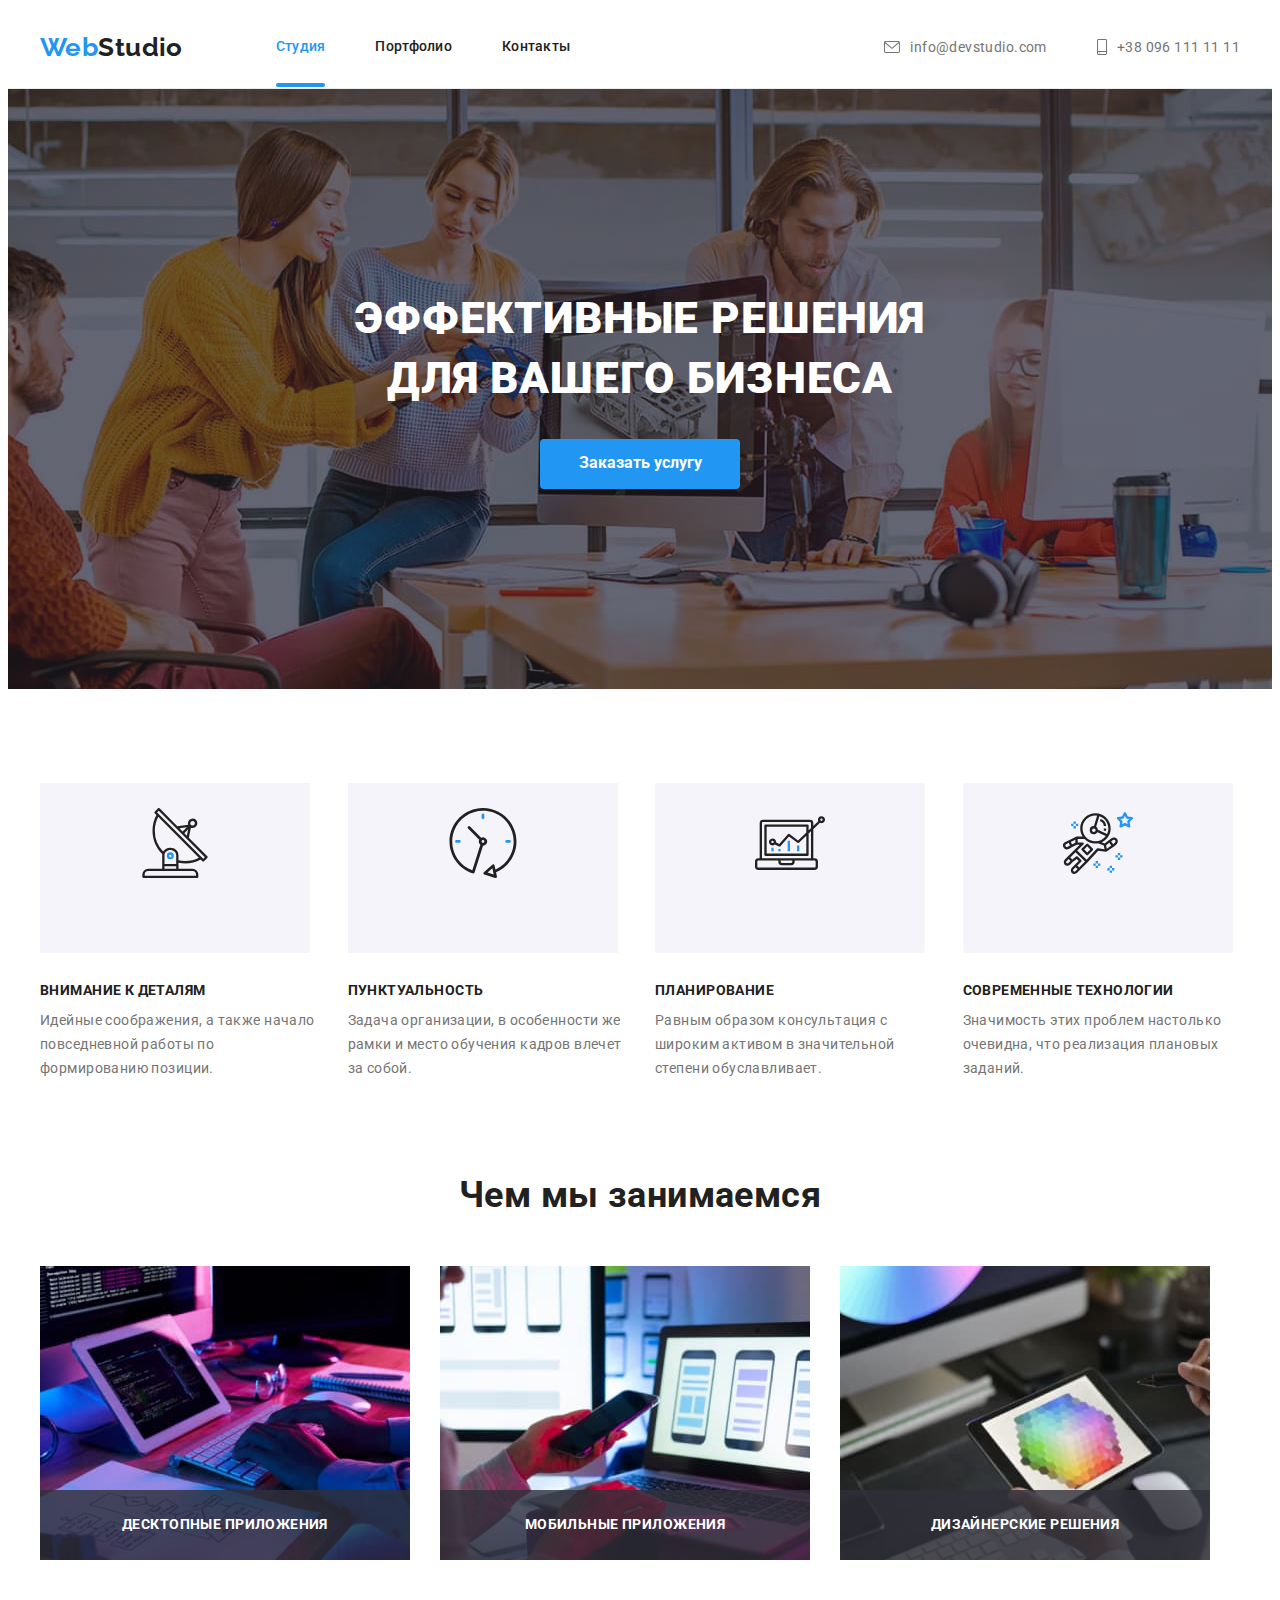
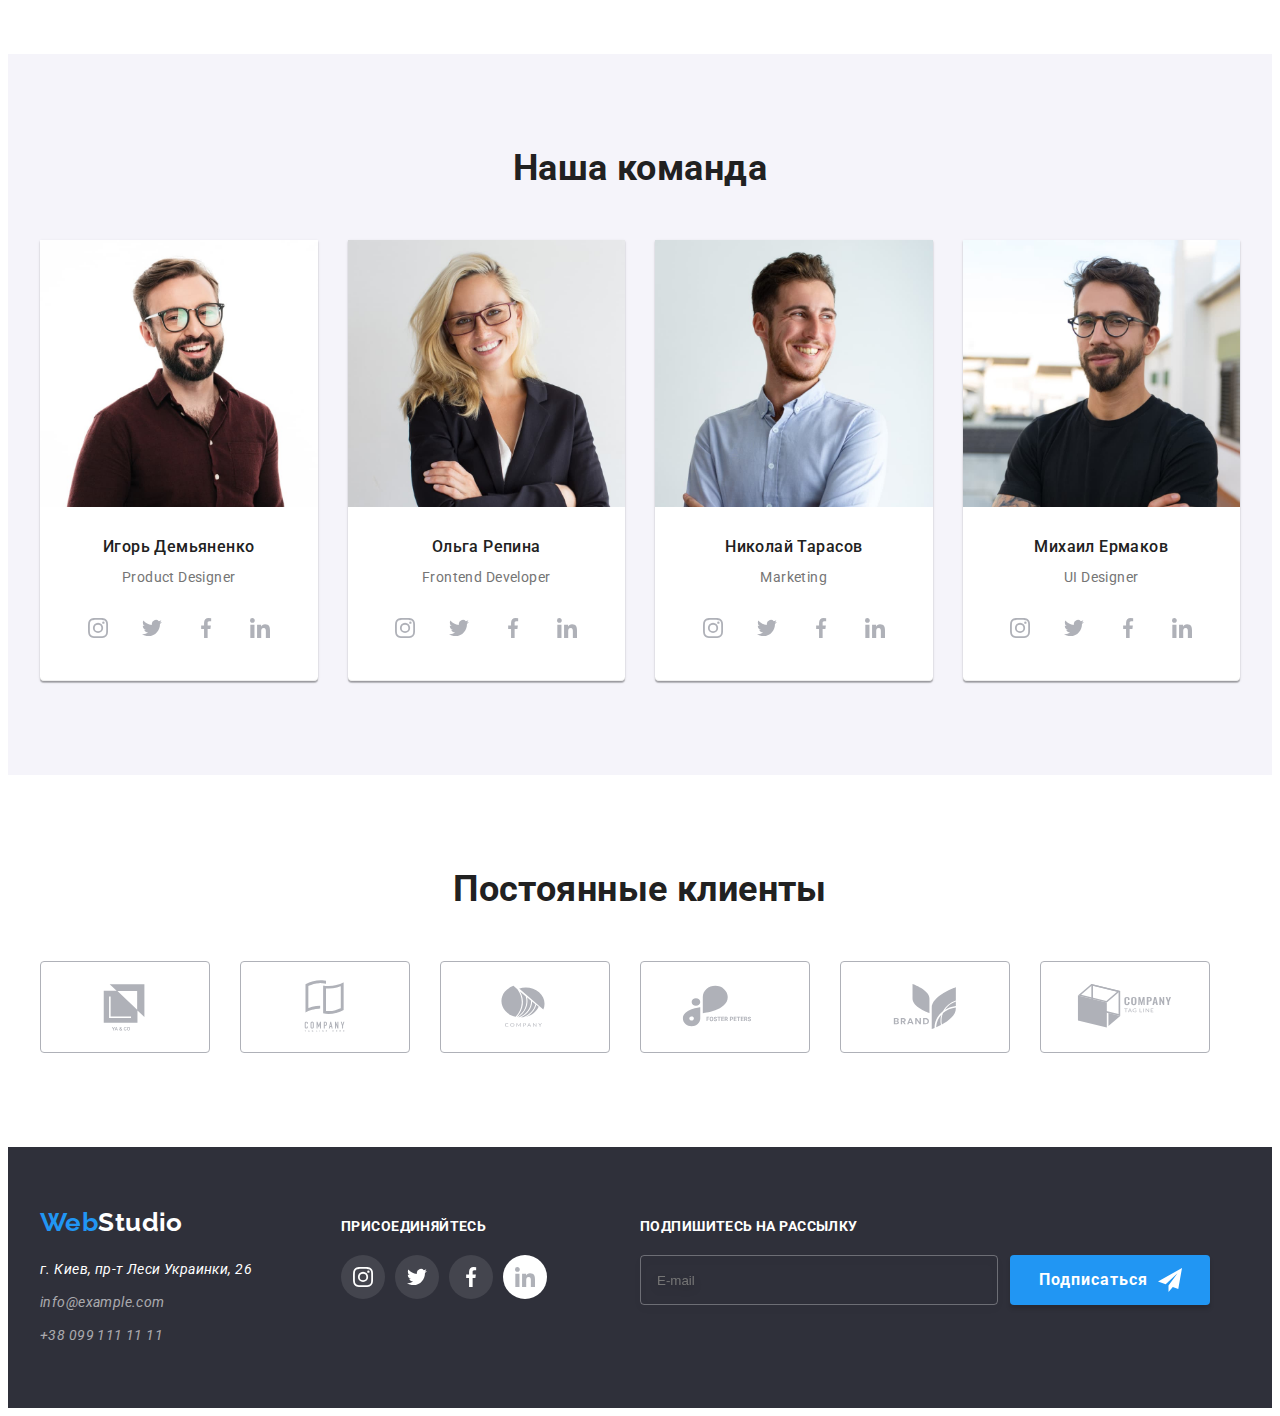
==== commit 09eb5080: "Добавляет БЭМ на основные секции страницы Студия" ====
--- a/index.html
+++ b/index.html
@@ -64,7 +64,7 @@
     </header>
     <main>
       <section class="hero layers">
-        <div class="section container hero_container">
+        <div class="section container hero__container">
           <h1 class="hero__title">
             Эффективные решения <br />
             для вашего бизнеса
@@ -77,51 +77,59 @@
 
       <section class="advantages">
         <div class="section container">
-          <ul class="list">
-            <li class="list-item">
-              <div class="thumb">
-                <svg class="icon-item">
+          <ul class="list advantages__list">
+            <li class="advantages__list-item">
+              <div class="advantages__wrapper">
+                <svg class="advantages__icon">
                   <use href="./images/icons.svg#icon-antenna"></use>
                 </svg>
               </div>
-              <h3 class="list-item-title">Внимание к деталям</h3>
-              <p class="list-item-text">
+              <h3 class="advantages__list-item-title list-item-title">
+                Внимание к деталям
+              </h3>
+              <p class="advantages__list-item-text list-item-text">
                 Идейные соображения, а также начало повседневной работы по
                 формированию позиции.
               </p>
             </li>
-            <li class="list-item">
-              <div class="thumb">
-                <svg class="icon-item">
+            <li class="advantages__list-item">
+              <div class="advantages__wrapper">
+                <svg class="advantages__icon">
                   <use href="./images/icons.svg#icon-clock"></use>
                 </svg>
               </div>
-              <h3 class="list-item-title">Пунктуальность</h3>
-              <p class="list-item-text">
+              <h3 class="advantages__list-item-title list-item-title">
+                Пунктуальность
+              </h3>
+              <p class="advantages__list-item-text list-item-text">
                 Задача организации, в особенности же рамки и место обучения
                 кадров влечет за собой.
               </p>
             </li>
-            <li class="list-item">
-              <div class="thumb">
-                <svg class="icon-item">
+            <li class="advantages__list-item">
+              <div class="advantages__wrapper">
+                <svg class="advantages__icon">
                   <use href="./images/icons.svg#icon-diagram"></use>
                 </svg>
               </div>
-              <h3 class="list-item-title">Планирование</h3>
-              <p class="list-item-text">
+              <h3 class="advantages__list-item-title list-item-title">
+                Планирование
+              </h3>
+              <p class="advantages__list-item-text list-item-text">
                 Равным образом консультация с широким активом в значительной
                 степени обуславливает.
               </p>
             </li>
-            <li class="list-item">
-              <div class="thumb">
-                <svg class="icon-item">
+            <li class="advantages__list-item">
+              <div class="advantages__wrapper">
+                <svg class="advantages__icon">
                   <use href="./images/icons.svg#icon-astronaut"></use>
                 </svg>
               </div>
-              <h3 class="list-item-title">Современные технологии</h3>
-              <p class="list-item-text">
+              <h3 class="advantages__list-item-title list-item-title">
+                Современные технологии
+              </h3>
+              <p class="advantages__list-item-text list-item-text">
                 Значимость этих проблем настолько очевидна, что реализация
                 плановых заданий.
               </p>
@@ -131,203 +139,228 @@
       </section>
 
       <section class="work">
-        <div class="section container">
-          <h2 class="title">Чем мы занимаемся</h2>
-          <ul class="list">
-            <li class="list-item">
+        <div class="section container work__container">
+          <h2 class="title work__title">Чем мы занимаемся</h2>
+          <ul class="list work__list">
+            <li class="list-item work__list-item">
               <img
                 src="./images/work/img1.jpg"
                 alt="Ноутбук"
                 width="370"
                 height="294"
               />
-              <div class="wrapper-title">
-                <h3 class="list-item-title">Десктопные приложения</h3>
-              </div>
-            </li>
-            <li class="list-item">
+              <div class="work__wrapper-title">
+                <h3 class="list-item-title work__list-item-title">
+                  Десктопные приложения
+                </h3>
+              </div>
+            </li>
+            <li class="list-item work__list-item">
               <img
                 src="./images/work/img2.jpg"
                 alt="Телефон"
                 width="370"
                 height="294"
               />
-              <div class="wrapper-title">
-                <h3 class="list-item-title">Мобильные приложения</h3>
-              </div>
-            </li>
-            <li class="list-item">
+              <div class="work__wrapper-title">
+                <h3 class="list-item-title work__list-item-title">
+                  Мобильные приложения
+                </h3>
+              </div>
+            </li>
+            <li class="list-item work__list-item">
               <img
                 src="./images/work/img3.jpg"
                 alt="Планшет"
                 width="370"
                 height="294"
               />
-              <div class="wrapper-title">
-                <h3 class="list-item-title">Дизайнерские решения</h3>
+              <div class="work__wrapper-title">
+                <h3 class="list-item-title work__list-item-title">
+                  Дизайнерские решения
+                </h3>
               </div>
             </li>
           </ul>
         </div>
       </section>
+
       <section class="team">
         <div class="section container">
-          <h2 class="title">Наша команда</h2>
-          <ul class="list">
-            <li class="list-item team-card">
+          <h2 class="title team__title">Наша команда</h2>
+          <ul class="list team__list">
+            <li class="list-item team-card team__team-card">
               <img
                 src="./images/team/igor.jpg"
                 alt="Игорь Демьяненко"
                 width="270"
-                class="photo-team"
-              />
-              <h3 class="list-item-title">Игорь Демьяненко</h3>
-              <p lang="en" class="list-item-text">Product Designer</p>
-              <ul class="list social-networks">
-                <li class="sn-item">
-                  <a href="https://www.instagram.com" class="link">
-                    <svg class="sn-icon">
+                class="team-card__photo"
+              />
+              <h3 class="list-item-title team-card__title">Игорь Демьяненко</h3>
+              <p lang="en" class="list-item-text team-card__text">
+                Product Designer
+              </p>
+              <ul class="list social-networks team-card__social-networks">
+                <li class="social-networks__item network">
+                  <a
+                    href="https://www.instagram.com"
+                    class="link network__link"
+                  >
+                    <svg class="network__icon">
                       <use href="./images/icons.svg#icon-instagram-grey"></use>
                     </svg>
                   </a>
                 </li>
-                <li class="sn-item">
-                  <a href="https://www.twitter.com/" class="link">
-                    <svg class="sn-icon">
+                <li class="social-networks__item network">
+                  <a href="https://www.twitter.com/" class="link network__link">
+                    <svg class="network__icon">
                       <use href="./images/icons.svg#icon-twitter"></use>
                     </svg>
                   </a>
                 </li>
-                <li class="sn-item">
-                  <a href="https://www.facebook.com" class="link">
-                    <svg class="sn-icon">
+                <li class="social-networks__item network">
+                  <a href="https://www.facebook.com" class="link network__link">
+                    <svg class="network__icon">
                       <use href="./images/icons.svg#icon-facebook"></use>
                     </svg>
                   </a>
                 </li>
-                <li class="sn-item">
-                  <a href="https://www.linkedin.com" class="link">
-                    <svg class="sn-icon">
+                <li class="social-networks__item network">
+                  <a href="https://www.linkedin.com" class="link network__link">
+                    <svg class="network__icon">
                       <use href="./images/icons.svg#icon-linkedin"></use>
                     </svg>
                   </a>
                 </li>
               </ul>
             </li>
-            <li class="list-item team-card">
+            <li class="list-item team-card team__team-card">
               <img
                 src="./images/team/olga.jpg"
                 alt="Ольга Репина"
                 width="270"
-                class="photo-team"
-              />
-              <h3 class="list-item-title">Ольга Репина</h3>
-              <p lang="en" class="list-item-text">Frontend Developer</p>
+                class="team-card__photo"
+              />
+              <h3 class="list-item-title team-card__title">Ольга Репина</h3>
+              <p lang="en" class="list-item-text team-card__text">
+                Frontend Developer
+              </p>
               <ul class="list social-networks">
-                <li class="sn-item">
-                  <a href="https://www.instagram.com" class="link">
-                    <svg class="sn-icon">
+                <li class="social-networks__item network">
+                  <a
+                    href="https://www.instagram.com"
+                    class="link network__link"
+                  >
+                    <svg class="network__icon">
                       <use href="./images/icons.svg#icon-instagram-grey"></use>
                     </svg>
                   </a>
                 </li>
-                <li class="sn-item">
-                  <a href="https://www.twitter.com/" class="link">
-                    <svg class="sn-icon">
+                <li class="social-networks__item network">
+                  <a href="https://www.twitter.com/" class="link network__link">
+                    <svg class="network__icon">
                       <use href="./images/icons.svg#icon-twitter"></use>
                     </svg>
                   </a>
                 </li>
-                <li class="sn-item">
-                  <a href="https://www.facebook.com" class="link">
-                    <svg class="sn-icon">
+                <li class="social-networks__item network">
+                  <a href="https://www.facebook.com" class="link network__link">
+                    <svg class="network__icon">
                       <use href="./images/icons.svg#icon-facebook"></use>
                     </svg>
                   </a>
                 </li>
-                <li class="sn-item">
-                  <a href="https://www.linkedin.com" class="link">
-                    <svg class="sn-icon">
+                <li class="social-networks__item network">
+                  <a href="https://www.linkedin.com" class="link network__link">
+                    <svg class="network__icon">
                       <use href="./images/icons.svg#icon-linkedin"></use>
                     </svg>
                   </a>
                 </li>
               </ul>
             </li>
-            <li class="list-item team-card">
+            <li class="list-item team-card team__team-card">
               <img
                 src="./images/team/nikolay.jpg"
                 alt="Николай Тарасов"
                 width="270"
-                class="photo-team"
-              />
-              <h3 class="list-item-title">Николай Тарасов</h3>
-              <p lang="en" class="list-item-text">Marketing</p>
+                class="team-card__photo"
+              />
+              <h3 class="list-item-title team-card__title">Николай Тарасов</h3>
+              <p lang="en" class="list-item-text team-card__text">Marketing</p>
               <ul class="list social-networks">
-                <li class="sn-item">
-                  <a href="https://www.instagram.com" class="link">
-                    <svg class="sn-icon">
+                <li class="social-networks__item network">
+                  <a
+                    href="https://www.instagram.com"
+                    class="link network__link"
+                  >
+                    <svg class="network__icon">
                       <use href="./images/icons.svg#icon-instagram-grey"></use>
                     </svg>
                   </a>
                 </li>
-                <li class="sn-item">
-                  <a href="https://www.twitter.com/" class="link">
-                    <svg class="sn-icon">
+                <li class="social-networks__item network">
+                  <a href="https://www.twitter.com/" class="link network__link">
+                    <svg class="network__icon">
                       <use href="./images/icons.svg#icon-twitter"></use>
                     </svg>
                   </a>
                 </li>
-                <li class="sn-item">
-                  <a href="https://www.facebook.com" class="link">
-                    <svg class="sn-icon">
+                <li class="social-networks__item network">
+                  <a href="https://www.facebook.com" class="link network__link">
+                    <svg class="network__icon">
                       <use href="./images/icons.svg#icon-facebook"></use>
                     </svg>
                   </a>
                 </li>
-                <li class="sn-item">
-                  <a href="https://www.linkedin.com" class="link">
-                    <svg class="sn-icon">
+                <li class="social-networks__item network">
+                  <a href="https://www.linkedin.com" class="link network__link">
+                    <svg class="network__icon">
                       <use href="./images/icons.svg#icon-linkedin"></use>
                     </svg>
                   </a>
                 </li>
               </ul>
             </li>
-            <li class="list-item team-card">
+            <li class="list-item team-card team__team-card">
               <img
                 src="./images/team/michail.jpg"
                 alt="Михаил Ермаков"
                 width="270"
-                class="photo-team"
-              />
-              <h3 class="list-item-title">Михаил Ермаков</h3>
-              <p lang="en" class="list-item-text">UI Designer</p>
+                class="team-card__photo"
+              />
+              <h3 class="list-item-title team-card__title">Михаил Ермаков</h3>
+              <p lang="en" class="list-item-text team-card__text">
+                UI Designer
+              </p>
               <ul class="list social-networks">
-                <li class="sn-item">
-                  <a href="https://www.instagram.com" class="link">
-                    <svg class="sn-icon">
+                <li class="social-networks__item network">
+                  <a
+                    href="https://www.instagram.com"
+                    class="link network__link"
+                  >
+                    <svg class="network__icon">
                       <use href="./images/icons.svg#icon-instagram-grey"></use>
                     </svg>
                   </a>
                 </li>
-                <li class="sn-item">
-                  <a href="https://www.twitter.com/" class="link">
-                    <svg class="sn-icon">
+                <li class="social-networks__item network">
+                  <a href="https://www.twitter.com/" class="link network__link">
+                    <svg class="network__icon">
                       <use href="./images/icons.svg#icon-twitter"></use>
                     </svg>
                   </a>
                 </li>
-                <li class="sn-item">
-                  <a href="https://www.facebook.com" class="link">
-                    <svg class="sn-icon">
+                <li class="social-networks__item network">
+                  <a href="https://www.facebook.com" class="link network__link">
+                    <svg class="network__icon">
                       <use href="./images/icons.svg#icon-facebook"></use>
                     </svg>
                   </a>
                 </li>
-                <li class="sn-item">
-                  <a href="https://www.linkedin.com" class="link">
-                    <svg class="sn-icon">
+                <li class="social-networks__item network">
+                  <a href="https://www.linkedin.com" class="link network__link">
+                    <svg class="network__icon">
                       <use href="./images/icons.svg#icon-linkedin"></use>
                     </svg>
                   </a>
@@ -340,46 +373,46 @@
 
       <section class="clients">
         <div class="section container">
-          <h2 class="title">Постоянные клиенты</h2>
-          <ul class="list">
-            <li class="list-item hover-boder">
-              <a href="#" class="link">
-                <svg class="client-logo">
+          <h2 class="title clients__title">Постоянные клиенты</h2>
+          <ul class="list clients__list">
+            <li class="list-item clients__client">
+              <a href="#" class="link clients__link">
+                <svg class="clients__logo">
                   <use href="./images/icons.svg#icon-logo1"></use>
                 </svg>
               </a>
             </li>
-            <li class="list-item hover-boder">
-              <a href="#" class="link">
-                <svg class="client-logo">
+            <li class="list-item clients__client">
+              <a href="#" class="link clients__link">
+                <svg class="clients__logo">
                   <use href="./images/icons.svg#icon-logo2"></use>
                 </svg>
               </a>
             </li>
-            <li class="list-item hover-boder">
-              <a href="#" class="link">
-                <svg class="client-logo">
+            <li class="list-item clients__client">
+              <a href="#" class="link clients__link">
+                <svg class="clients__logo">
                   <use href="./images/icons.svg#icon-logo3"></use>
                 </svg>
               </a>
             </li>
-            <li class="list-item hover-boder">
-              <a href="#" class="link">
-                <svg class="client-logo">
+            <li class="list-item clients__client">
+              <a href="#" class="link clients__link">
+                <svg class="clients__logo">
                   <use href="./images/icons.svg#icon-logo4"></use>
                 </svg>
               </a>
             </li>
-            <li class="list-item hover-boder">
-              <a href="#" class="link">
-                <svg class="client-logo">
+            <li class="list-item clients__client">
+              <a href="#" class="link clients__link">
+                <svg class="clients__logo">
                   <use href="./images/icons.svg#icon-logo5"></use>
                 </svg>
               </a>
             </li>
-            <li class="list-item hover-boder">
-              <a href="#" class="link">
-                <svg class="client-logo">
+            <li class="list-item clients__client">
+              <a href="#" class="link clients__link">
+                <svg class="clients__logo">
                   <use href="./images/icons.svg#icon-logo6"></use>
                 </svg>
               </a>
@@ -389,55 +422,64 @@
       </section>
     </main>
     <footer class="footer-page">
-      <div class="section container">
-        <div class="logo-address">
-          <a href="/" lang="en" class="logo link"
+      <div class="section container footer-page__container">
+        <div class="logo-contact footer-page__logo-contact">
+          <a href="/" lang="en" class="logo link footer-page__logo"
             >Web<span class="logo-part logo-part--color-white">Studio</span></a
           >
-          <address class="footer-address">
+          <address class="contact-block footer-page__contact-block">
             <ul class="list">
-              <li class="list-item">
+              <li class="list-item contact-block__item">
                 <a href="#" class="link">г. Киев, пр-т Леси Украинки, 26</a>
               </li>
 
-              <li class="list-item footer-contact">
+              <li class="list-item contact-block__item">
                 <a href="mailto:info@example.com" lang="en" class="link"
                   >info@example.com</a
                 >
               </li>
-              <li class="list-item footer-contact">
+              <li class="list-item contact-block__item">
                 <a href="tel:+380991111111" class="link">+38 099 111 11 11</a>
               </li>
             </ul>
           </address>
         </div>
-        <div class="footer-social-networks">
-          <h3 class="list-item-title">присоединяйтесь</h3>
+        <div class="footer-page__social-networks">
+          <h3 class="list-item-title footer-page__title">присоединяйтесь</h3>
           <ul class="list social-networks">
-            <li class="sn-item">
-              <a href="https://www.instagram.com" class="link footer-link-sn">
-                <svg class="sn-icon">
+            <li class="social-networks__item network">
+              <a
+                href="https://www.instagram.com"
+                class="link network__link footer-page__net-link"
+              >
+                <svg class="network__icon">
                   <use href="./images/icons.svg#icon-instagram-grey"></use>
                 </svg>
               </a>
             </li>
-            <li class="sn-item">
-              <a href="https://www.twitter.com/" class="link footer-link-sn">
-                <svg class="sn-icon">
+            <li class="social-networks__item network">
+              <a
+                href="https://www.twitter.com/"
+                class="link network__link footer-page__net-link"
+              >
+                <svg class="network__icon">
                   <use href="./images/icons.svg#icon-twitter"></use>
                 </svg>
               </a>
             </li>
-            <li class="sn-item">
-              <a href="https://www.facebook.com" class="link footer-link-sn">
-                <svg class="sn-icon">
+            <li class="social-networks__item network">
+              <a
+                href="https://www.facebook.com"
+                class="link network__link footer-page__net-link"
+              >
+                <svg class="network__icon">
                   <use href="./images/icons.svg#icon-facebook"></use>
                 </svg>
               </a>
             </li>
-            <li class="sn-item">
-              <a href="https://www.linkedin.com" class="link footer-link-sn">
-                <svg class="sn-icon">
+            <li class="social-networks__item network">
+              <a href="https://www.linkedin.com" class="link network__link">
+                <svg class="network__icon">
                   <use href="./images/icons.svg#icon-linkedin"></use>
                 </svg>
               </a>
--- a/css/main.min.css
+++ b/css/main.min.css
@@ -1,2 +1,2 @@
-:root{--basis-text-color: #212121;--secondary-text-color: #757575;--background-color: #E5E5E5;--white-color: #FFFFFF;--active-color: #2196F3;--background-btn-color: #F5F4FA;--borders-color: #EEEEEE;--border-line-color: #ECECEC;--dark-background: #2F303A;--footer-contact-color: rgba(255, 255, 255, 0.6);--footer-icon-bg-color: rgba(255, 255, 255, 0.1);--input-border-color: rgba(255, 255, 255, 0.3);--hero-gradient: rgba(47, 48, 58, 0.4);--wrapper-title: rgba(47, 48, 58, 0.8);--icons-color: #AFB1B8;--wrapper-portfolio-card: rgba(33, 150, 243, 0.9);--backdrop-color: rgba(0, 0, 0, 0.2);--close-btn-color: rgba(0, 0, 0, 1);--border-modal-color: rgba(0, 0, 0, 0.1);--modal-input-border: rgba(33, 33, 33, 0.2);--text-placeholder: rgba(117, 117, 117, 0.5)}body{color:var(--secondary-text-color);font-family:Roboto, sans-serif;font-weight:400;font-style:normal;font-size:14px;line-height:1.71;letter-spacing:0.03em}.link{display:flex;text-decoration:none;color:inherit;font-style:inherit;align-items:center;transition:color 250ms cubic-bezier(0.4, 0, 0.2, 1)}.link:hover,.link:focus{color:var(--active-color)}.link--current{position:relative;color:var(--active-color)}.link--current::after{content:"";position:absolute;height:4px;width:100%;background-color:var(--active-color);border-radius:2px;top:44px}.list{list-style:none;margin:0;padding:0}.btn{font-family:inherit;background-color:var(--background-btn-color);border:none;cursor:pointer;text-align:center;border-radius:4px;transition:box-shadow 250ms cubic-bezier(0.4, 0, 0.2, 1)}.btn:hover,.btn:focus{box-shadow:0px 3px 1px rgba(0,0,0,0.1),0px 1px 2px rgba(0,0,0,0.08),0px 2px 2px rgba(0,0,0,0.12)}.container{width:1200px;margin:0 auto}.section{padding:94px 15px}.logo{font-family:Raleway, sans-serif;font-weight:700;font-size:26px;line-height:1.19;color:var(--active-color)}.logo-part--color-black{color:var(--basis-text-color)}.logo-part--color-white{color:var(--white-color)}.thumb{display:flex;width:270px;height:120px;background-color:var(--background-btn-color);padding-top:25px;padding-bottom:25px;margin-bottom:30px}.list-item-title{color:var(--basis-text-color);font-weight:700;line-height:1.14;margin-top:0;margin-bottom:10px}.list-item-text{margin:0}.title{color:var(--basis-text-color);font-size:36px;line-height:1.16;text-align:center;margin-top:0;margin-bottom:50px}.social-networks{display:flex;justify-content:center;margin-bottom:30px}.list-item img{display:block;width:100%}.page-header{border-bottom:1px solid var(--border-line-color)}.page-header__container{display:flex;padding-top:24px;padding-bottom:25px}.page-header__menu{display:flex;align-items:center}.page-header__logo{margin-right:93px}.nav-menu{display:flex;color:var(--basis-text-color);font-weight:500;line-height:1.14;letter-spacing:0.02em}.nav-menu__item:not(:last-child),.header-contact__item:not(:last-child){margin-right:50px}.page-header__contact{margin-left:auto}.header-contact{display:flex;color:var(--secondary-text-color);align-items:center}.header-contact__icon{margin-right:10px;fill:currentColor}.hero{text-align:center;letter-spacing:0.06em}.layers{max-width:1600px;height:600px;margin-left:auto;margin-right:auto;background-color:var(--dark-background);background-image:linear-gradient(rgba(47,48,58,0.4), rgba(47,48,58,0.4)),url("../images/hero/hero-background.jpg");background-repeat:no-repeat;background-size:cover;background-position:center}.hero__container{padding-top:200px;padding-bottom:200px}.hero__title{text-transform:uppercase;color:var(--white-color);font-weight:900;font-size:44px;line-height:1.36;margin-top:0;margin-bottom:30px}.hero__btn{width:200px;height:50px;background:#2196F3;color:var(--white-color);box-shadow:0px 4px 4px rgba(0,0,0,0.15);font-weight:700;font-size:16px;line-height:1.9;padding:0}.advantages .list-item-title{text-transform:uppercase}.advantages .list-item:not(:last-child){margin-right:30px}.advantages .list{display:flex}.advantages .list-item{width:calc((100% - 90px) / 4)}.thumb .icon-item{width:70px;height:70px;margin-left:auto;margin-right:auto}.work .section{padding-top:0}.work .list{display:flex}.work .list-item:not(:last-child){margin-right:30px}.work .list-item{width:370px;position:relative}.wrapper-title{background-color:var(--wrapper-title);position:absolute;width:100%;height:70px;bottom:0px}.wrapper-title .list-item-title{color:var(--white-color);text-transform:uppercase;margin-bottom:0;text-align:center;padding-top:27px;padding-bottom:27px}.team{background-color:var(--background-btn-color)}.team .list{display:flex}.team-card{width:calc((100% - 90px) / 4);background-color:var(--white-color);box-shadow:0px 1px 3px rgba(0,0,0,0.12),0px 1px 1px rgba(0,0,0,0.14),0px 2px 1px rgba(0,0,0,0.2);border-radius:0px 0px 4px 4px;border-bottom:1px solid var(--borders-color);text-align:center}.team-card:not(:last-child){margin-right:30px}.team-card .list-item-title{font-weight:500;font-size:16px;line-height:1.19}.photo-team{margin-top:0;margin-bottom:30px}.team-card>.list-item-text{margin-bottom:16px}.sn-item:not(:last-child){margin-right:10px}.sn-item .link{display:flex;height:44px;width:44px;color:var(--icons-color);background-color:var(--white-color);border-radius:50%;align-items:center;justify-content:center;transition:color 250ms cubic-bezier(0.4, 0, 0.2, 1),background-color 250ms cubic-bezier(0.4, 0, 0.2, 1)}.sn-icon{width:20px;height:20px;fill:currentColor}.sn-item .link:hover{color:var(--white-color);background-color:var(--active-color)}.clients .list{display:flex;color:var(--icons-color)}.clients .list-item{display:flex;width:170px;height:92px;border:1px solid #AFB1B8;box-sizing:border-box;border-radius:4px;align-items:center;justify-content:center}.hover-boder{transition:border 250ms cubic-bezier(0.4, 0, 0.2, 1)}.hover-boder:hover{border:1px solid var(--active-color)}.client-logo{display:flex;width:106px;height:60px;align-content:center;fill:currentColor}.hover-boder .link{width:100%;height:100%;justify-content:center}.clients .list-item:not(:last-child){margin-right:30px}.footer-page{background-color:var(--dark-background)}.footer-page .section{display:flex;padding-top:60px;padding-bottom:60px;align-items:baseline}.footer-address{font-style:inherit;width:231px}.footer-address .list-item:not(:last-child){margin-bottom:9px}.footer-page .link{color:var(--white-color)}.footer-contact .link{color:var(--footer-contact-color)}.footer-page .logo{margin-bottom:20px}.footer-page .list-item-title,.subscription .list-item-title{text-transform:uppercase;color:var(--white-color);margin-bottom:20px}.footer-social-networks{display:flex;flex-direction:column;justify-content:center;margin-right:93px}.footer-social-networks .link{color:var(--white-color);background-color:var(--footer-icon-bg-color);transition-property:background-color;transition-duration:250ms;transition-timing-function:cubic-bezier(0.4, 0, 0.2, 1)}.footer-social-networks .link:hover{background-color:var(--active-color)}.logo-address{margin-right:70px;width:231px}.subscription-form{display:flex;flex-direction:row}.subscription-input{box-sizing:border-box;width:358px;padding-top:15px;padding-bottom:15px;padding-left:16px;padding-right:0;margin-right:12px;background-color:transparent;border:1px solid var(--input-border-color);filter:drop-shadow(0px 4px 4px rgba(0,0,0,0.15));border-radius:4px;color:var(--white-color)}.form-input::placeholder{color:var(--footer-contact-color);font-size:16px;line-height:1.25}.subscription-btn{display:flex;align-items:center;width:200px;height:50px;background:var(--active-color);box-shadow:0px 4px 4px rgba(0,0,0,0.15);border-radius:4px;padding-top:10px;padding-bottom:10px;padding-left:29px;padding-right:28px;text-align:start}.text-btn{margin-right:10px;letter-spacing:0.06em;font-weight:700;font-size:16px;line-height:1.87;color:var(--white-color)}.send-icon{width:24px;height:24px;fill:var(--white-color);vertical-align:middle}.filter-btn{box-sizing:content-box;color:var(--basis-text-color);font-size:16px;line-height:1.62;font-weight:500;padding:6px 22px;transition:color 250ms cubic-bezier(0.4, 0, 0.2, 1),background-color 250ms cubic-bezier(0.4, 0, 0.2, 1),box-shadow 250ms cubic-bezier(0.4, 0, 0.2, 1)}.btn-active{box-sizing:content-box;background-color:var(--active-color);color:var(--white-color);font-weight:500;font-size:16px;line-height:1.62;padding:6px 22px}.filter-btn:hover,.filter-btn:focus,.filter-btn:active{background-color:var(--active-color);color:var(--white-color);box-shadow:0px 3px 1px rgba(0,0,0,0.1),0px 1px 2px rgba(0,0,0,0.08),0px 2px 2px rgba(0,0,0,0.12)}.filter .list-item:not(:last-child){margin-right:8px}.filter{margin-bottom:50px}.filter .list{display:flex;justify-content:center}.portfolio-cards .list{display:flex;flex-wrap:wrap}.portfolio-card{width:calc((100% - 60px) / 3);background-color:var(--white-color);box-sizing:content-box;margin-bottom:30px;margin-right:30px;position:relative;transition:box-shadow 250ms cubic-bezier(0.4, 0, 0.2, 1)}.portfolio-card:hover{box-shadow:0px 1px 1px rgba(0,0,0,0.12),0px 4px 4px rgba(0,0,0,0.06),1px 4px 6px rgba(0,0,0,0.16)}.portfolio-card .list-item-title{font-size:18px;line-height:2;letter-spacing:0.06em}.portfolio-card .list-item-text{font-size:16px;line-height:1.87}.portfolio-card:nth-child(3n){margin-right:0}.portfolio-card:nth-last-child(-n+3){margin-bottom:0}.portfolio-info{border:1px solid var(--borders-color);padding:20px 24px}.wrapper-card{position:relative;overflow:hidden}.portfolio-card:hover .wrapper-description,.portfolio-card:hover .wrapper-card::before{transform:translateY(0)}.wrapper-card::before{content:"";position:absolute;top:0;left:0;width:100%;height:100%;background-color:var(--wrapper-portfolio-card);transform:translateY(100%);transition:transform 250ms cubic-bezier(0.4, 0, 0.2, 1)}.wrapper-description{height:294px;position:absolute;top:0;left:0;padding:63px 24px;transform:translateY(100%);transition:transform 250ms cubic-bezier(0.4, 0, 0.2, 1);overflow-y:auto}.wrapper-text{color:var(--white-color);margin:0;font-size:18px;line-height:1.56}.backdrop{position:fixed;left:0;top:0;width:100%;height:100%;background-color:var(--backdrop-color);opacity:1;transition:opacity 250ms cubic-bezier(0.4, 0, 0.2, 1)}.backdrop.is-hidden{visibility:hidden;opacity:0;pointer-events:none;transition:opacity 250ms cubic-bezier(0.4, 0, 0.2, 1)}.backdrop.is-hidden .modal{transform:translate(-50%, -50%) scale(0)}.modal{position:absolute;top:50%;left:50%;transform:translate(-50%, -50%) scale(1);width:528px;background-color:var(--white-color);border:1px solid var(--border-modal-color);transition:transform 250ms cubic-bezier(0.4, 0, 0.2, 1);padding:40px}.close-btn{position:absolute;top:8px;right:8px;display:flex;width:30px;height:30px;background-color:var(--white-color);padding:0;border-radius:50%;border:1px solid var(--border-modal-color);align-items:center;justify-content:center}.close-btn:hover .close-icon,.close-btn:focus .close-icon{fill:var(--active-color)}.close-icon{width:18px;height:18px;fill:var(--close-btn-color);transition:fill 250ms cubic-bezier(0.4, 0, 0.2, 1)}.modal-title{text-align:center;font-weight:700;font-size:20px;line-height:1.15;color:var(--basis-text-color);margin-bottom:12px;margin-top:0}.modal-form{display:flex;flex-direction:column}.modal-field{position:relative;display:flex;flex-direction:column;margin-bottom:10px}.modal-label{font-size:12px;line-height:1.17;letter-spacing:0.01em}.form-input{width:100%;height:40px;margin-top:4px;border:1px solid var(--modal-input-border);box-sizing:border-box;border-radius:4px;padding-left:42px;cursor:pointer;transition:outline 250ms cubic-bezier(0.4, 0, 0.2, 1),border-color 250ms cubic-bezier(0.4, 0, 0.2, 1)}.modal-icon{display:inline-block;position:absolute;top:0;left:12px;width:18px;height:18px;transform:translateY(150%);transition:fill 250ms cubic-bezier(0.4, 0, 0.2, 1)}.form-textarea{height:120px;resize:none;padding:12px 16px;margin-bottom:10px;margin-top:4px}.form-textarea::placeholder{font-size:12px;line-height:1.67;letter-spacing:0.01em;color:var(--text-placeholder)}.text{text-decoration:underline;color:var(--active-color)}.modal-polisy{position:relative;display:block;margin-bottom:30px;margin-left:7px;padding-left:25px}.submit-btn{margin-left:auto;margin-right:auto;width:200px;height:50px;background:var(--active-color);color:var(--white-color);box-shadow:0px 4px 4px rgba(0,0,0,0.15);border-radius:4px;padding-top:10px;padding-bottom:10px;text-align:center;letter-spacing:0.06em;font-weight:700;font-size:16px;line-height:1.87}.checkbox-icon{position:absolute;bottom:50%;left:0;transform:translateY(50%);display:inline-block;width:16px;height:15px;fill:var(--basis-text-color)}.modal-checkbox{position:absolute;width:1px;height:1px;margin:-1px;border:0;padding:0;clip:rect(0 0 0 0);overflow:hidden}.modal-checkbox:checked+.checkbox-icon{fill:transparent;background-image:url(../images/icon-check.svg);background-size:contain;background-origin:content-box}.form-input:hover{border-color:var(--active-color)}.form-input:focus{outline:1px solid var(--active-color)}.form-input:hover+.modal-icon,.form-input:focus+.modal-icon{fill:var(--active-color)}
+:root{--basis-text-color: #212121;--secondary-text-color: #757575;--background-color: #E5E5E5;--white-color: #FFFFFF;--active-color: #2196F3;--background-btn-color: #F5F4FA;--borders-color: #EEEEEE;--border-line-color: #ECECEC;--dark-background: #2F303A;--footer-contact-color: rgba(255, 255, 255, 0.6);--footer-icon-bg-color: rgba(255, 255, 255, 0.1);--input-border-color: rgba(255, 255, 255, 0.3);--hero-gradient: rgba(47, 48, 58, 0.4);--wrapper-title: rgba(47, 48, 58, 0.8);--icons-color: #AFB1B8;--wrapper-portfolio-card: rgba(33, 150, 243, 0.9);--backdrop-color: rgba(0, 0, 0, 0.2);--close-btn-color: rgba(0, 0, 0, 1);--border-modal-color: rgba(0, 0, 0, 0.1);--modal-input-border: rgba(33, 33, 33, 0.2);--text-placeholder: rgba(117, 117, 117, 0.5)}body{color:var(--secondary-text-color);font-family:Roboto, sans-serif;font-weight:400;font-style:normal;font-size:14px;line-height:1.71;letter-spacing:0.03em}.link{display:flex;text-decoration:none;color:inherit;font-style:inherit;align-items:center;transition:color 250ms cubic-bezier(0.4, 0, 0.2, 1)}.link:hover,.link:focus{color:var(--active-color)}.link--current{position:relative;color:var(--active-color)}.link--current::after{content:"";position:absolute;height:4px;width:100%;background-color:var(--active-color);border-radius:2px;top:44px}.list{list-style:none;margin:0;padding:0}.btn{font-family:inherit;background-color:var(--background-btn-color);border:none;cursor:pointer;text-align:center;border-radius:4px;transition:box-shadow 250ms cubic-bezier(0.4, 0, 0.2, 1)}.btn:hover,.btn:focus{box-shadow:0px 3px 1px rgba(0,0,0,0.1),0px 1px 2px rgba(0,0,0,0.08),0px 2px 2px rgba(0,0,0,0.12)}.container{width:1200px;margin:0 auto}.section{padding:94px 15px}.logo{font-family:Raleway, sans-serif;font-weight:700;font-size:26px;line-height:1.19;color:var(--active-color)}.logo-part--color-black{color:var(--basis-text-color)}.logo-part--color-white{color:var(--white-color)}.list-item img{display:block;width:100%}.list-item-title{color:var(--basis-text-color);font-weight:700;font-size:14px;line-height:1.14;margin-top:0;margin-bottom:10px}.list-item-text{margin:0}.title{color:var(--basis-text-color);font-size:36px;line-height:1.16;text-align:center;margin-top:0;margin-bottom:50px}.social-networks{display:flex;justify-content:center}.social-networks__item{border-radius:50%}.network__link{display:flex;height:44px;width:44px;color:var(--icons-color);background-color:var(--white-color);border-radius:50%;align-items:center;justify-content:center;transition:color 250ms cubic-bezier(0.4, 0, 0.2, 1),background-color 250ms cubic-bezier(0.4, 0, 0.2, 1)}.network__icon{width:20px;height:20px;fill:currentColor}.network__link:hover{color:var(--white-color);background-color:var(--active-color)}.page-header{border-bottom:1px solid var(--border-line-color)}.page-header__container{display:flex;padding-top:24px;padding-bottom:25px}.page-header__menu{display:flex;align-items:center}.page-header__logo{margin-right:93px}.nav-menu{display:flex;color:var(--basis-text-color);font-weight:500;line-height:1.14;letter-spacing:0.02em}.nav-menu__item:not(:last-child),.header-contact__item:not(:last-child){margin-right:50px}.page-header__contact{margin-left:auto}.header-contact{display:flex;color:var(--secondary-text-color);align-items:center}.header-contact__icon{margin-right:10px;fill:currentColor}.hero{text-align:center;letter-spacing:0.06em}.hero__container{padding-top:200px;padding-bottom:200px}.layers{max-width:1600px;height:600px;margin-left:auto;margin-right:auto;background-color:var(--dark-background);background-image:linear-gradient(rgba(47,48,58,0.4), rgba(47,48,58,0.4)),url("../images/hero/hero-background.jpg");background-repeat:no-repeat;background-size:cover;background-position:center}.hero__title{text-transform:uppercase;color:var(--white-color);font-weight:900;font-size:44px;line-height:1.36;margin-top:0;margin-bottom:30px}.hero__btn{width:200px;height:50px;background:#2196F3;color:var(--white-color);box-shadow:0px 4px 4px rgba(0,0,0,0.15);font-weight:700;font-size:16px;line-height:1.9;padding:0}.advantages__list{display:flex}.advantages__list-item{width:calc((100% - 90px) / 4)}.advantages__list-item:not(:last-child){margin-right:30px}.advantages__list-item-title{text-transform:uppercase}.advantages__wrapper{display:flex;width:270px;height:120px;background-color:var(--background-btn-color);padding-top:25px;padding-bottom:25px;margin-bottom:30px}.advantages__icon{width:70px;height:70px;margin-left:auto;margin-right:auto}.work__container{padding-top:0}.work__list{display:flex}.work__list-item:not(:last-child){margin-right:30px}.work__list-item{width:370px;position:relative}.work__wrapper-title{background-color:var(--wrapper-title);position:absolute;width:100%;height:70px;bottom:0px}.work__list-item-title{color:var(--white-color);text-transform:uppercase;margin-bottom:0;text-align:center;padding-top:27px;padding-bottom:27px}.team{background-color:var(--background-btn-color)}.team__list{display:flex}.team-card{width:calc((100% - 90px) / 4);background-color:var(--white-color);box-shadow:0px 1px 3px rgba(0,0,0,0.12),0px 1px 1px rgba(0,0,0,0.14),0px 2px 1px rgba(0,0,0,0.2);border-radius:0px 0px 4px 4px;border-bottom:1px solid var(--borders-color);text-align:center}.team__team-card:not(:last-child){margin-right:30px}.team-card__title{font-weight:500;font-size:16px;line-height:1.19}.team-card__photo{margin-top:0;margin-bottom:30px}.team-card__text{margin-bottom:16px}.team-card__social-networks{margin-bottom:30px}.social-networks__item:not(:last-child){margin-right:10px}.clients__list{display:flex;color:var(--icons-color)}.clients__client{display:flex;width:170px;height:92px;border:1px solid #AFB1B8;box-sizing:border-box;border-radius:4px;align-items:center;justify-content:center;transition:border 250ms cubic-bezier(0.4, 0, 0.2, 1)}.clients__client:not(:last-child){margin-right:30px}.clients__client:hover{border:1px solid var(--active-color)}.clients__logo{display:flex;width:106px;height:60px;align-content:center;fill:currentColor}.clients__link{width:100%;height:100%;justify-content:center}.footer-page{background-color:var(--dark-background);color:var(--white-color)}.footer-page__container{display:flex;padding-top:60px;padding-bottom:60px;align-items:baseline}.footer-page__logo{margin-bottom:20px}.footer-page__logo-contact{margin-right:70px;width:231px}.contact-block__item:not(:last-child){margin-bottom:9px}.contact-block__item:not(:first-child){color:var(--footer-contact-color)}.footer-page__title,.subscription .list-item-title{text-transform:uppercase;color:var(--white-color);margin-bottom:20px}.footer-page__social-networks{display:flex;flex-direction:column;justify-content:center;margin-right:93px}.footer-page__net-link:hover{background-color:var(--active-color)}.footer-page__net-link{color:var(--white-color);background-color:var(--footer-icon-bg-color);transition-property:background-color;transition-duration:250ms;transition-timing-function:cubic-bezier(0.4, 0, 0.2, 1)}.subscription-form{display:flex;flex-direction:row}.subscription-input{box-sizing:border-box;width:358px;padding-top:15px;padding-bottom:15px;padding-left:16px;padding-right:0;margin-right:12px;background-color:transparent;border:1px solid var(--input-border-color);filter:drop-shadow(0px 4px 4px rgba(0,0,0,0.15));border-radius:4px;color:var(--white-color)}.form-input::placeholder{color:var(--footer-contact-color);font-size:16px;line-height:1.25}.subscription-btn{display:flex;align-items:center;width:200px;height:50px;background:var(--active-color);box-shadow:0px 4px 4px rgba(0,0,0,0.15);border-radius:4px;padding-top:10px;padding-bottom:10px;padding-left:29px;padding-right:28px;text-align:start}.text-btn{margin-right:10px;letter-spacing:0.06em;font-weight:700;font-size:16px;line-height:1.87;color:var(--white-color)}.send-icon{width:24px;height:24px;fill:var(--white-color);vertical-align:middle}.filter-btn{box-sizing:content-box;color:var(--basis-text-color);font-size:16px;line-height:1.62;font-weight:500;padding:6px 22px;transition:color 250ms cubic-bezier(0.4, 0, 0.2, 1),background-color 250ms cubic-bezier(0.4, 0, 0.2, 1),box-shadow 250ms cubic-bezier(0.4, 0, 0.2, 1)}.btn-active{box-sizing:content-box;background-color:var(--active-color);color:var(--white-color);font-weight:500;font-size:16px;line-height:1.62;padding:6px 22px}.filter-btn:hover,.filter-btn:focus,.filter-btn:active{background-color:var(--active-color);color:var(--white-color);box-shadow:0px 3px 1px rgba(0,0,0,0.1),0px 1px 2px rgba(0,0,0,0.08),0px 2px 2px rgba(0,0,0,0.12)}.filter .list-item:not(:last-child){margin-right:8px}.filter{margin-bottom:50px}.filter .list{display:flex;justify-content:center}.portfolio-cards .list{display:flex;flex-wrap:wrap}.portfolio-card{width:calc((100% - 60px) / 3);background-color:var(--white-color);box-sizing:content-box;margin-bottom:30px;margin-right:30px;position:relative;transition:box-shadow 250ms cubic-bezier(0.4, 0, 0.2, 1)}.portfolio-card:hover{box-shadow:0px 1px 1px rgba(0,0,0,0.12),0px 4px 4px rgba(0,0,0,0.06),1px 4px 6px rgba(0,0,0,0.16)}.portfolio-card .list-item-title{font-size:18px;line-height:2;letter-spacing:0.06em}.portfolio-card .list-item-text{font-size:16px;line-height:1.87}.portfolio-card:nth-child(3n){margin-right:0}.portfolio-card:nth-last-child(-n+3){margin-bottom:0}.portfolio-info{border:1px solid var(--borders-color);padding:20px 24px}.wrapper-card{position:relative;overflow:hidden}.portfolio-card:hover .wrapper-description,.portfolio-card:hover .wrapper-card::before{transform:translateY(0)}.wrapper-card::before{content:"";position:absolute;top:0;left:0;width:100%;height:100%;background-color:var(--wrapper-portfolio-card);transform:translateY(100%);transition:transform 250ms cubic-bezier(0.4, 0, 0.2, 1)}.wrapper-description{height:294px;position:absolute;top:0;left:0;padding:63px 24px;transform:translateY(100%);transition:transform 250ms cubic-bezier(0.4, 0, 0.2, 1);overflow-y:auto}.wrapper-text{color:var(--white-color);margin:0;font-size:18px;line-height:1.56}.backdrop{position:fixed;left:0;top:0;width:100%;height:100%;background-color:var(--backdrop-color);opacity:1;transition:opacity 250ms cubic-bezier(0.4, 0, 0.2, 1)}.backdrop.is-hidden{visibility:hidden;opacity:0;pointer-events:none;transition:opacity 250ms cubic-bezier(0.4, 0, 0.2, 1)}.backdrop.is-hidden .modal{transform:translate(-50%, -50%) scale(0)}.modal{position:absolute;top:50%;left:50%;transform:translate(-50%, -50%) scale(1);width:528px;background-color:var(--white-color);border:1px solid var(--border-modal-color);transition:transform 250ms cubic-bezier(0.4, 0, 0.2, 1);padding:40px}.close-btn{position:absolute;top:8px;right:8px;display:flex;width:30px;height:30px;background-color:var(--white-color);padding:0;border-radius:50%;border:1px solid var(--border-modal-color);align-items:center;justify-content:center}.close-btn:hover .close-icon,.close-btn:focus .close-icon{fill:var(--active-color)}.close-icon{width:18px;height:18px;fill:var(--close-btn-color);transition:fill 250ms cubic-bezier(0.4, 0, 0.2, 1)}.modal-title{text-align:center;font-weight:700;font-size:20px;line-height:1.15;color:var(--basis-text-color);margin-bottom:12px;margin-top:0}.modal-form{display:flex;flex-direction:column}.modal-field{position:relative;display:flex;flex-direction:column;margin-bottom:10px}.modal-label{font-size:12px;line-height:1.17;letter-spacing:0.01em}.form-input{width:100%;height:40px;margin-top:4px;border:1px solid var(--modal-input-border);box-sizing:border-box;border-radius:4px;padding-left:42px;cursor:pointer;transition:outline 250ms cubic-bezier(0.4, 0, 0.2, 1),border-color 250ms cubic-bezier(0.4, 0, 0.2, 1)}.modal-icon{display:inline-block;position:absolute;top:0;left:12px;width:18px;height:18px;transform:translateY(150%);transition:fill 250ms cubic-bezier(0.4, 0, 0.2, 1)}.form-textarea{height:120px;resize:none;padding:12px 16px;margin-bottom:10px;margin-top:4px}.form-textarea::placeholder{font-size:12px;line-height:1.67;letter-spacing:0.01em;color:var(--text-placeholder)}.text{text-decoration:underline;color:var(--active-color)}.modal-polisy{position:relative;display:block;margin-bottom:30px;margin-left:7px;padding-left:25px}.submit-btn{margin-left:auto;margin-right:auto;width:200px;height:50px;background:var(--active-color);color:var(--white-color);box-shadow:0px 4px 4px rgba(0,0,0,0.15);border-radius:4px;padding-top:10px;padding-bottom:10px;text-align:center;letter-spacing:0.06em;font-weight:700;font-size:16px;line-height:1.87}.checkbox-icon{position:absolute;bottom:50%;left:0;transform:translateY(50%);display:inline-block;width:16px;height:15px;fill:var(--basis-text-color)}.modal-checkbox{position:absolute;width:1px;height:1px;margin:-1px;border:0;padding:0;clip:rect(0 0 0 0);overflow:hidden}.modal-checkbox:checked+.checkbox-icon{fill:transparent;background-image:url(../images/icon-check.svg);background-size:contain;background-origin:content-box}.form-input:hover{border-color:var(--active-color)}.form-input:focus{outline:1px solid var(--active-color)}.form-input:hover+.modal-icon,.form-input:focus+.modal-icon{fill:var(--active-color)}
 /*# sourceMappingURL=main.min.css.map */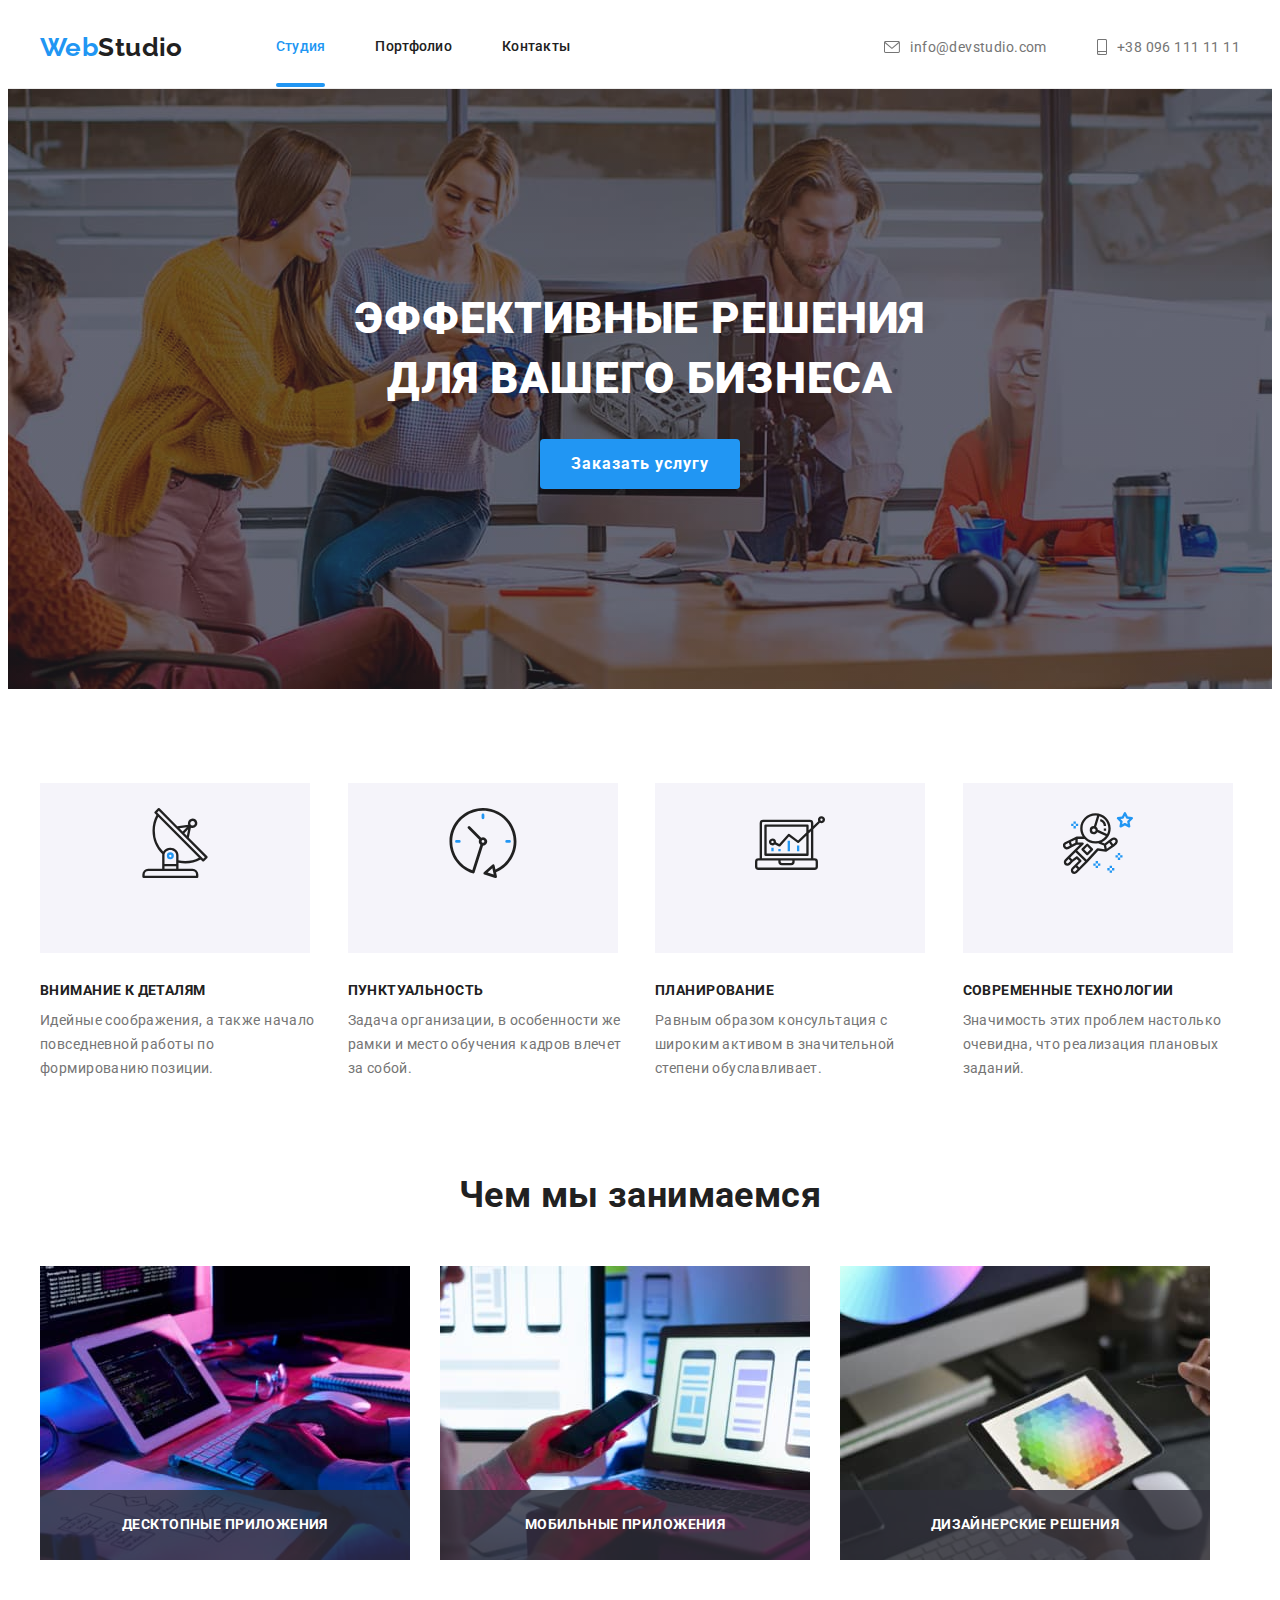
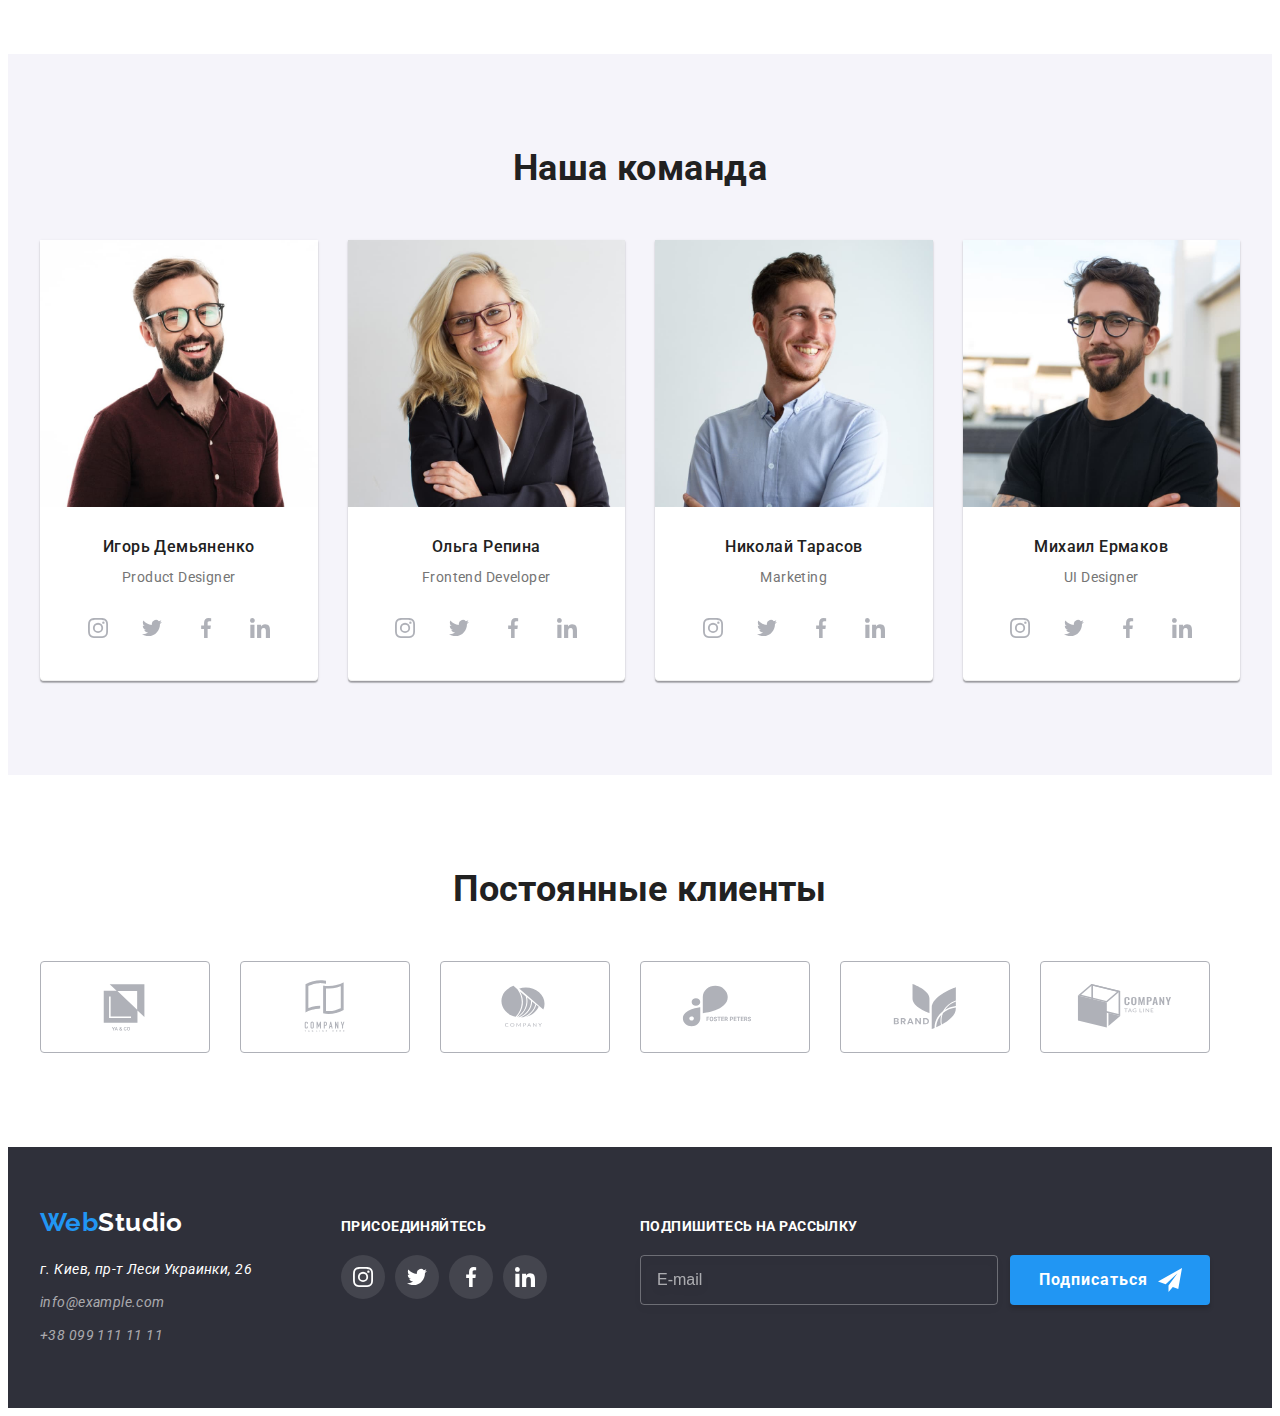
==== commit 9a6c19af: "Добавляет стили по БЭМ в Footer, переписывает стили кнопок" ====
--- a/index.html
+++ b/index.html
@@ -17,7 +17,6 @@
       referrerpolicy="no-referrer"
     />
 
-    <!-- <link rel="stylesheet" href="./css/styles.css" /> -->
     <link rel="stylesheet" href="./css/main.min.css" />
   </head>
   <body>
@@ -69,7 +68,7 @@
             Эффективные решения <br />
             для вашего бизнеса
           </h1>
-          <button type="button" class="hero__btn btn" data-modal-open>
+          <button type="button" class="btn btn--padding-0" data-modal-open>
             Заказать услугу
           </button>
         </div>
@@ -450,7 +449,7 @@
             <li class="social-networks__item network">
               <a
                 href="https://www.instagram.com"
-                class="link network__link footer-page__net-link"
+                class="link network__link network__link--dark-bg"
               >
                 <svg class="network__icon">
                   <use href="./images/icons.svg#icon-instagram-grey"></use>
@@ -460,7 +459,7 @@
             <li class="social-networks__item network">
               <a
                 href="https://www.twitter.com/"
-                class="link network__link footer-page__net-link"
+                class="link network__link network__link--dark-bg"
               >
                 <svg class="network__icon">
                   <use href="./images/icons.svg#icon-twitter"></use>
@@ -470,7 +469,7 @@
             <li class="social-networks__item network">
               <a
                 href="https://www.facebook.com"
-                class="link network__link footer-page__net-link"
+                class="link network__link network__link--dark-bg"
               >
                 <svg class="network__icon">
                   <use href="./images/icons.svg#icon-facebook"></use>
@@ -478,7 +477,10 @@
               </a>
             </li>
             <li class="social-networks__item network">
-              <a href="https://www.linkedin.com" class="link network__link">
+              <a
+                href="https://www.linkedin.com"
+                class="link network__link network__link--dark-bg"
+              >
                 <svg class="network__icon">
                   <use href="./images/icons.svg#icon-linkedin"></use>
                 </svg>
@@ -487,17 +489,19 @@
           </ul>
         </div>
         <div class="subscription">
-          <h3 class="list-item-title">подпишитесь на рассылку</h3>
+          <h3 class="list-item-title subscription__title">
+            подпишитесь на рассылку
+          </h3>
           <form name="subscription-form" class="subscription-form">
             <input
               type="email"
               name="email"
-              class="subscription-input"
+              class="subscription-form__input"
               placeholder="E-mail"
             />
-            <button type="submit" class="btn subscription-btn">
-              <span class="text-btn">Подписаться</span>
-              <svg class="send-icon">
+            <button type="submit" class="btn btn--padding-10-29">
+              <span class="subscription-form__text-btn">Подписаться</span>
+              <svg class="subscription-form__icon">
                 <use href="./images/icons.svg#send-icon"></use>
               </svg>
             </button>
@@ -508,69 +512,79 @@
 
     <div class="backdrop is-hidden" data-modal>
       <div class="modal">
-        <button type="button" class="close-btn btn" data-modal-close>
-          <svg class="close-icon">
+        <button type="button" class="modal__close-btn btn" data-modal-close>
+          <svg class="modal__close-icon">
             <use href="./images/icons.svg#close-btn"></use>
           </svg>
         </button>
         <form class="modal-form">
-          <p class="modal-title">Оставьте свои данные, мы вам перезвоним</p>
-          <label class="modal-field">
-            <span class="modal-label">Имя</span>
-            <input type="text" class="form-input" name="user-name" required />
-            <svg class="modal-icon">
-              <use
-                href="./images/icons.svg#person-black"
-                class="icon-input"
-              ></use>
+          <p class="modal-form__title">
+            Оставьте свои данные, мы вам перезвоним
+          </p>
+          <label class="modal-form__field">
+            <span class="modal-form__label">Имя</span>
+            <input
+              type="text"
+              class="modal-form__input"
+              name="user-name"
+              required
+            />
+            <svg class="modal-form__icon-input">
+              <use href="./images/icons.svg#person-black"></use>
             </svg>
           </label>
-          <label class="modal-field">
-            <span class="modal-label">Телефон</span>
-            <input type="tel" class="form-input" name="user-phone" required />
-            <svg class="modal-icon">
-              <use
-                href="./images/icons.svg#phone-black"
-                class="icon-input"
-              ></use>
+          <label class="modal-form__field">
+            <span class="modal-form__label">Телефон</span>
+            <input
+              type="tel"
+              class="modal-form__input"
+              name="user-phone"
+              required
+            />
+            <svg class="modal-form__icon-input">
+              <use href="./images/icons.svg#phone-black"></use>
             </svg>
           </label>
 
-          <label class="modal-field">
-            <span class="modal-label">Почта</span>
-            <input type="email" class="form-input" name="user-mail" required />
-            <svg class="modal-icon">
-              <use
-                href="./images/icons.svg#email-black"
-                class="icon-input"
-              ></use>
+          <label class="modal-form__field">
+            <span class="modal-form__label">Почта</span>
+            <input
+              type="email"
+              class="modal-form__input"
+              name="user-mail"
+              required
+            />
+            <svg class="modal-form__icon-input">
+              <use href="./images/icons.svg#email-black"></use>
             </svg>
           </label>
-          <label class="modal-field">
-            <span class="modal-label">Комментарий</span>
+          <label class="modal-form__field">
+            <span class="modal-form__label">Комментарий</span>
             <textarea
-              class="form-textarea form-input"
+              class="modal-form__textarea modal-form__input"
               name="user-comment"
               placeholder="Введите текст"
               required
             ></textarea>
           </label>
-          <label for="checkbox" class="modal-polisy">
+          <label for="checkbox" class="modal-form__polisy">
             <input
               type="checkbox"
               id="checkbox"
               name="user-agree"
-              class="modal-checkbox"
+              class="modal-form__checkbox"
             />
 
-            <svg class="checkbox-icon">
+            <svg class="modal-form__checkbox-icon">
               <use href="./images/icons.svg#checkbox"></use>
             </svg>
 
             Соглашаюсь с рассылкой и принимаю
-            <span class="text">Условия договора</span>
+            <span class="modal-form__checkbox-link">Условия договора</span>
           </label>
-          <button type="button" class="btn submit-btn">Отправить</button>
+          <button type="button" class="btn btn--padding-tb-10">
+            Отправить
+          </button>
         </form>
       </div>
     </div>
--- a/css/main.min.css
+++ b/css/main.min.css
@@ -1,2 +1,2 @@
-:root{--basis-text-color: #212121;--secondary-text-color: #757575;--background-color: #E5E5E5;--white-color: #FFFFFF;--active-color: #2196F3;--background-btn-color: #F5F4FA;--borders-color: #EEEEEE;--border-line-color: #ECECEC;--dark-background: #2F303A;--footer-contact-color: rgba(255, 255, 255, 0.6);--footer-icon-bg-color: rgba(255, 255, 255, 0.1);--input-border-color: rgba(255, 255, 255, 0.3);--hero-gradient: rgba(47, 48, 58, 0.4);--wrapper-title: rgba(47, 48, 58, 0.8);--icons-color: #AFB1B8;--wrapper-portfolio-card: rgba(33, 150, 243, 0.9);--backdrop-color: rgba(0, 0, 0, 0.2);--close-btn-color: rgba(0, 0, 0, 1);--border-modal-color: rgba(0, 0, 0, 0.1);--modal-input-border: rgba(33, 33, 33, 0.2);--text-placeholder: rgba(117, 117, 117, 0.5)}body{color:var(--secondary-text-color);font-family:Roboto, sans-serif;font-weight:400;font-style:normal;font-size:14px;line-height:1.71;letter-spacing:0.03em}.link{display:flex;text-decoration:none;color:inherit;font-style:inherit;align-items:center;transition:color 250ms cubic-bezier(0.4, 0, 0.2, 1)}.link:hover,.link:focus{color:var(--active-color)}.link--current{position:relative;color:var(--active-color)}.link--current::after{content:"";position:absolute;height:4px;width:100%;background-color:var(--active-color);border-radius:2px;top:44px}.list{list-style:none;margin:0;padding:0}.btn{font-family:inherit;background-color:var(--background-btn-color);border:none;cursor:pointer;text-align:center;border-radius:4px;transition:box-shadow 250ms cubic-bezier(0.4, 0, 0.2, 1)}.btn:hover,.btn:focus{box-shadow:0px 3px 1px rgba(0,0,0,0.1),0px 1px 2px rgba(0,0,0,0.08),0px 2px 2px rgba(0,0,0,0.12)}.container{width:1200px;margin:0 auto}.section{padding:94px 15px}.logo{font-family:Raleway, sans-serif;font-weight:700;font-size:26px;line-height:1.19;color:var(--active-color)}.logo-part--color-black{color:var(--basis-text-color)}.logo-part--color-white{color:var(--white-color)}.list-item img{display:block;width:100%}.list-item-title{color:var(--basis-text-color);font-weight:700;font-size:14px;line-height:1.14;margin-top:0;margin-bottom:10px}.list-item-text{margin:0}.title{color:var(--basis-text-color);font-size:36px;line-height:1.16;text-align:center;margin-top:0;margin-bottom:50px}.social-networks{display:flex;justify-content:center}.social-networks__item{border-radius:50%}.network__link{display:flex;height:44px;width:44px;color:var(--icons-color);background-color:var(--white-color);border-radius:50%;align-items:center;justify-content:center;transition:color 250ms cubic-bezier(0.4, 0, 0.2, 1),background-color 250ms cubic-bezier(0.4, 0, 0.2, 1)}.network__icon{width:20px;height:20px;fill:currentColor}.network__link:hover{color:var(--white-color);background-color:var(--active-color)}.page-header{border-bottom:1px solid var(--border-line-color)}.page-header__container{display:flex;padding-top:24px;padding-bottom:25px}.page-header__menu{display:flex;align-items:center}.page-header__logo{margin-right:93px}.nav-menu{display:flex;color:var(--basis-text-color);font-weight:500;line-height:1.14;letter-spacing:0.02em}.nav-menu__item:not(:last-child),.header-contact__item:not(:last-child){margin-right:50px}.page-header__contact{margin-left:auto}.header-contact{display:flex;color:var(--secondary-text-color);align-items:center}.header-contact__icon{margin-right:10px;fill:currentColor}.hero{text-align:center;letter-spacing:0.06em}.hero__container{padding-top:200px;padding-bottom:200px}.layers{max-width:1600px;height:600px;margin-left:auto;margin-right:auto;background-color:var(--dark-background);background-image:linear-gradient(rgba(47,48,58,0.4), rgba(47,48,58,0.4)),url("../images/hero/hero-background.jpg");background-repeat:no-repeat;background-size:cover;background-position:center}.hero__title{text-transform:uppercase;color:var(--white-color);font-weight:900;font-size:44px;line-height:1.36;margin-top:0;margin-bottom:30px}.hero__btn{width:200px;height:50px;background:#2196F3;color:var(--white-color);box-shadow:0px 4px 4px rgba(0,0,0,0.15);font-weight:700;font-size:16px;line-height:1.9;padding:0}.advantages__list{display:flex}.advantages__list-item{width:calc((100% - 90px) / 4)}.advantages__list-item:not(:last-child){margin-right:30px}.advantages__list-item-title{text-transform:uppercase}.advantages__wrapper{display:flex;width:270px;height:120px;background-color:var(--background-btn-color);padding-top:25px;padding-bottom:25px;margin-bottom:30px}.advantages__icon{width:70px;height:70px;margin-left:auto;margin-right:auto}.work__container{padding-top:0}.work__list{display:flex}.work__list-item:not(:last-child){margin-right:30px}.work__list-item{width:370px;position:relative}.work__wrapper-title{background-color:var(--wrapper-title);position:absolute;width:100%;height:70px;bottom:0px}.work__list-item-title{color:var(--white-color);text-transform:uppercase;margin-bottom:0;text-align:center;padding-top:27px;padding-bottom:27px}.team{background-color:var(--background-btn-color)}.team__list{display:flex}.team-card{width:calc((100% - 90px) / 4);background-color:var(--white-color);box-shadow:0px 1px 3px rgba(0,0,0,0.12),0px 1px 1px rgba(0,0,0,0.14),0px 2px 1px rgba(0,0,0,0.2);border-radius:0px 0px 4px 4px;border-bottom:1px solid var(--borders-color);text-align:center}.team__team-card:not(:last-child){margin-right:30px}.team-card__title{font-weight:500;font-size:16px;line-height:1.19}.team-card__photo{margin-top:0;margin-bottom:30px}.team-card__text{margin-bottom:16px}.team-card__social-networks{margin-bottom:30px}.social-networks__item:not(:last-child){margin-right:10px}.clients__list{display:flex;color:var(--icons-color)}.clients__client{display:flex;width:170px;height:92px;border:1px solid #AFB1B8;box-sizing:border-box;border-radius:4px;align-items:center;justify-content:center;transition:border 250ms cubic-bezier(0.4, 0, 0.2, 1)}.clients__client:not(:last-child){margin-right:30px}.clients__client:hover{border:1px solid var(--active-color)}.clients__logo{display:flex;width:106px;height:60px;align-content:center;fill:currentColor}.clients__link{width:100%;height:100%;justify-content:center}.footer-page{background-color:var(--dark-background);color:var(--white-color)}.footer-page__container{display:flex;padding-top:60px;padding-bottom:60px;align-items:baseline}.footer-page__logo{margin-bottom:20px}.footer-page__logo-contact{margin-right:70px;width:231px}.contact-block__item:not(:last-child){margin-bottom:9px}.contact-block__item:not(:first-child){color:var(--footer-contact-color)}.footer-page__title,.subscription .list-item-title{text-transform:uppercase;color:var(--white-color);margin-bottom:20px}.footer-page__social-networks{display:flex;flex-direction:column;justify-content:center;margin-right:93px}.footer-page__net-link:hover{background-color:var(--active-color)}.footer-page__net-link{color:var(--white-color);background-color:var(--footer-icon-bg-color);transition-property:background-color;transition-duration:250ms;transition-timing-function:cubic-bezier(0.4, 0, 0.2, 1)}.subscription-form{display:flex;flex-direction:row}.subscription-input{box-sizing:border-box;width:358px;padding-top:15px;padding-bottom:15px;padding-left:16px;padding-right:0;margin-right:12px;background-color:transparent;border:1px solid var(--input-border-color);filter:drop-shadow(0px 4px 4px rgba(0,0,0,0.15));border-radius:4px;color:var(--white-color)}.form-input::placeholder{color:var(--footer-contact-color);font-size:16px;line-height:1.25}.subscription-btn{display:flex;align-items:center;width:200px;height:50px;background:var(--active-color);box-shadow:0px 4px 4px rgba(0,0,0,0.15);border-radius:4px;padding-top:10px;padding-bottom:10px;padding-left:29px;padding-right:28px;text-align:start}.text-btn{margin-right:10px;letter-spacing:0.06em;font-weight:700;font-size:16px;line-height:1.87;color:var(--white-color)}.send-icon{width:24px;height:24px;fill:var(--white-color);vertical-align:middle}.filter-btn{box-sizing:content-box;color:var(--basis-text-color);font-size:16px;line-height:1.62;font-weight:500;padding:6px 22px;transition:color 250ms cubic-bezier(0.4, 0, 0.2, 1),background-color 250ms cubic-bezier(0.4, 0, 0.2, 1),box-shadow 250ms cubic-bezier(0.4, 0, 0.2, 1)}.btn-active{box-sizing:content-box;background-color:var(--active-color);color:var(--white-color);font-weight:500;font-size:16px;line-height:1.62;padding:6px 22px}.filter-btn:hover,.filter-btn:focus,.filter-btn:active{background-color:var(--active-color);color:var(--white-color);box-shadow:0px 3px 1px rgba(0,0,0,0.1),0px 1px 2px rgba(0,0,0,0.08),0px 2px 2px rgba(0,0,0,0.12)}.filter .list-item:not(:last-child){margin-right:8px}.filter{margin-bottom:50px}.filter .list{display:flex;justify-content:center}.portfolio-cards .list{display:flex;flex-wrap:wrap}.portfolio-card{width:calc((100% - 60px) / 3);background-color:var(--white-color);box-sizing:content-box;margin-bottom:30px;margin-right:30px;position:relative;transition:box-shadow 250ms cubic-bezier(0.4, 0, 0.2, 1)}.portfolio-card:hover{box-shadow:0px 1px 1px rgba(0,0,0,0.12),0px 4px 4px rgba(0,0,0,0.06),1px 4px 6px rgba(0,0,0,0.16)}.portfolio-card .list-item-title{font-size:18px;line-height:2;letter-spacing:0.06em}.portfolio-card .list-item-text{font-size:16px;line-height:1.87}.portfolio-card:nth-child(3n){margin-right:0}.portfolio-card:nth-last-child(-n+3){margin-bottom:0}.portfolio-info{border:1px solid var(--borders-color);padding:20px 24px}.wrapper-card{position:relative;overflow:hidden}.portfolio-card:hover .wrapper-description,.portfolio-card:hover .wrapper-card::before{transform:translateY(0)}.wrapper-card::before{content:"";position:absolute;top:0;left:0;width:100%;height:100%;background-color:var(--wrapper-portfolio-card);transform:translateY(100%);transition:transform 250ms cubic-bezier(0.4, 0, 0.2, 1)}.wrapper-description{height:294px;position:absolute;top:0;left:0;padding:63px 24px;transform:translateY(100%);transition:transform 250ms cubic-bezier(0.4, 0, 0.2, 1);overflow-y:auto}.wrapper-text{color:var(--white-color);margin:0;font-size:18px;line-height:1.56}.backdrop{position:fixed;left:0;top:0;width:100%;height:100%;background-color:var(--backdrop-color);opacity:1;transition:opacity 250ms cubic-bezier(0.4, 0, 0.2, 1)}.backdrop.is-hidden{visibility:hidden;opacity:0;pointer-events:none;transition:opacity 250ms cubic-bezier(0.4, 0, 0.2, 1)}.backdrop.is-hidden .modal{transform:translate(-50%, -50%) scale(0)}.modal{position:absolute;top:50%;left:50%;transform:translate(-50%, -50%) scale(1);width:528px;background-color:var(--white-color);border:1px solid var(--border-modal-color);transition:transform 250ms cubic-bezier(0.4, 0, 0.2, 1);padding:40px}.close-btn{position:absolute;top:8px;right:8px;display:flex;width:30px;height:30px;background-color:var(--white-color);padding:0;border-radius:50%;border:1px solid var(--border-modal-color);align-items:center;justify-content:center}.close-btn:hover .close-icon,.close-btn:focus .close-icon{fill:var(--active-color)}.close-icon{width:18px;height:18px;fill:var(--close-btn-color);transition:fill 250ms cubic-bezier(0.4, 0, 0.2, 1)}.modal-title{text-align:center;font-weight:700;font-size:20px;line-height:1.15;color:var(--basis-text-color);margin-bottom:12px;margin-top:0}.modal-form{display:flex;flex-direction:column}.modal-field{position:relative;display:flex;flex-direction:column;margin-bottom:10px}.modal-label{font-size:12px;line-height:1.17;letter-spacing:0.01em}.form-input{width:100%;height:40px;margin-top:4px;border:1px solid var(--modal-input-border);box-sizing:border-box;border-radius:4px;padding-left:42px;cursor:pointer;transition:outline 250ms cubic-bezier(0.4, 0, 0.2, 1),border-color 250ms cubic-bezier(0.4, 0, 0.2, 1)}.modal-icon{display:inline-block;position:absolute;top:0;left:12px;width:18px;height:18px;transform:translateY(150%);transition:fill 250ms cubic-bezier(0.4, 0, 0.2, 1)}.form-textarea{height:120px;resize:none;padding:12px 16px;margin-bottom:10px;margin-top:4px}.form-textarea::placeholder{font-size:12px;line-height:1.67;letter-spacing:0.01em;color:var(--text-placeholder)}.text{text-decoration:underline;color:var(--active-color)}.modal-polisy{position:relative;display:block;margin-bottom:30px;margin-left:7px;padding-left:25px}.submit-btn{margin-left:auto;margin-right:auto;width:200px;height:50px;background:var(--active-color);color:var(--white-color);box-shadow:0px 4px 4px rgba(0,0,0,0.15);border-radius:4px;padding-top:10px;padding-bottom:10px;text-align:center;letter-spacing:0.06em;font-weight:700;font-size:16px;line-height:1.87}.checkbox-icon{position:absolute;bottom:50%;left:0;transform:translateY(50%);display:inline-block;width:16px;height:15px;fill:var(--basis-text-color)}.modal-checkbox{position:absolute;width:1px;height:1px;margin:-1px;border:0;padding:0;clip:rect(0 0 0 0);overflow:hidden}.modal-checkbox:checked+.checkbox-icon{fill:transparent;background-image:url(../images/icon-check.svg);background-size:contain;background-origin:content-box}.form-input:hover{border-color:var(--active-color)}.form-input:focus{outline:1px solid var(--active-color)}.form-input:hover+.modal-icon,.form-input:focus+.modal-icon{fill:var(--active-color)}
+:root{--basis-text-color: #212121;--secondary-text-color: #757575;--background-color: #E5E5E5;--white-color: #FFFFFF;--active-color: #2196F3;--background-btn-color: #F5F4FA;--borders-color: #EEEEEE;--border-line-color: #ECECEC;--dark-background: #2F303A;--footer-contact-color: rgba(255, 255, 255, 0.6);--footer-icon-bg-color: rgba(255, 255, 255, 0.1);--input-border-color: rgba(255, 255, 255, 0.3);--hero-gradient: rgba(47, 48, 58, 0.4);--wrapper-title: rgba(47, 48, 58, 0.8);--icons-color: #AFB1B8;--wrapper-portfolio-card: rgba(33, 150, 243, 0.9);--backdrop-color: rgba(0, 0, 0, 0.2);--close-btn-color: rgba(0, 0, 0, 1);--border-modal-color: rgba(0, 0, 0, 0.1);--modal-input-border: rgba(33, 33, 33, 0.2);--text-placeholder: rgba(117, 117, 117, 0.5)}body{color:var(--secondary-text-color);font-family:Roboto, sans-serif;font-weight:400;font-style:normal;font-size:14px;line-height:1.71;letter-spacing:0.03em}.link{display:flex;text-decoration:none;color:inherit;font-style:inherit;align-items:center;transition:color 250ms cubic-bezier(0.4, 0, 0.2, 1)}.link:hover,.link:focus{color:var(--active-color)}.link--current{position:relative;color:var(--active-color)}.link--current::after{content:"";position:absolute;height:4px;width:100%;background-color:var(--active-color);border-radius:2px;top:44px}.list{list-style:none;margin:0;padding:0}.btn{display:flex;align-items:center;justify-content:center;text-align:center;margin-left:auto;margin-right:auto;width:200px;height:50px;font-family:inherit;font-weight:700;font-size:16px;line-height:1.87;letter-spacing:0.06em;background:var(--active-color);color:var(--white-color);border-radius:4px;box-shadow:0px 4px 4px rgba(0,0,0,0.15);transition:box-shadow 250ms cubic-bezier(0.4, 0, 0.2, 1);border:none;cursor:pointer}.btn:hover,.btn:focus{box-shadow:0px 3px 1px rgba(0,0,0,0.1),0px 1px 2px rgba(0,0,0,0.08),0px 2px 2px rgba(0,0,0,0.12)}.btn--padding-10-29{padding-top:10px;padding-bottom:10px;padding-left:29px;padding-right:28px;text-align:start}.container{width:1200px;margin:0 auto}.section{padding:94px 15px}.logo{font-family:Raleway, sans-serif;font-weight:700;font-size:26px;line-height:1.19;color:var(--active-color)}.logo-part--color-black{color:var(--basis-text-color)}.logo-part--color-white{color:var(--white-color)}.list-item img{display:block;width:100%}.list-item-title{color:var(--basis-text-color);font-weight:700;font-size:14px;line-height:1.14;margin-top:0;margin-bottom:10px}.list-item-text{margin:0}.title{color:var(--basis-text-color);font-size:36px;line-height:1.16;text-align:center;margin-top:0;margin-bottom:50px}.social-networks{display:flex;justify-content:center}.social-networks__item{border-radius:50%}.network__link{display:flex;height:44px;width:44px;color:var(--icons-color);background-color:var(--white-color);border-radius:50%;align-items:center;justify-content:center;transition:color 250ms cubic-bezier(0.4, 0, 0.2, 1),background-color 250ms cubic-bezier(0.4, 0, 0.2, 1)}.network__icon{width:20px;height:20px;fill:currentColor}.network__link:hover{color:var(--white-color);background-color:var(--active-color)}.page-header{border-bottom:1px solid var(--border-line-color)}.page-header__container{display:flex;padding-top:24px;padding-bottom:25px}.page-header__menu{display:flex;align-items:center}.page-header__logo{margin-right:93px}.nav-menu{display:flex;color:var(--basis-text-color);font-weight:500;line-height:1.14;letter-spacing:0.02em}.nav-menu__item:not(:last-child),.header-contact__item:not(:last-child){margin-right:50px}.page-header__contact{margin-left:auto}.header-contact{display:flex;color:var(--secondary-text-color);align-items:center}.header-contact__icon{margin-right:10px;fill:currentColor}.hero{text-align:center;letter-spacing:0.06em}.hero__container{padding-top:200px;padding-bottom:200px}.layers{max-width:1600px;height:600px;margin-left:auto;margin-right:auto;background-color:var(--dark-background);background-image:linear-gradient(rgba(47,48,58,0.4), rgba(47,48,58,0.4)),url("../images/hero/hero-background.jpg");background-repeat:no-repeat;background-size:cover;background-position:center}.hero__title{text-transform:uppercase;color:var(--white-color);font-weight:900;font-size:44px;line-height:1.36;margin-top:0;margin-bottom:30px}.advantages__list{display:flex}.advantages__list-item{width:calc((100% - 90px) / 4)}.advantages__list-item:not(:last-child){margin-right:30px}.advantages__list-item-title{text-transform:uppercase}.advantages__wrapper{display:flex;width:270px;height:120px;background-color:var(--background-btn-color);padding-top:25px;padding-bottom:25px;margin-bottom:30px}.advantages__icon{width:70px;height:70px;margin-left:auto;margin-right:auto}.work__container{padding-top:0}.work__list{display:flex}.work__list-item:not(:last-child){margin-right:30px}.work__list-item{width:370px;position:relative}.work__wrapper-title{background-color:var(--wrapper-title);position:absolute;width:100%;height:70px;bottom:0px}.work__list-item-title{color:var(--white-color);text-transform:uppercase;margin-bottom:0;text-align:center;padding-top:27px;padding-bottom:27px}.team{background-color:var(--background-btn-color)}.team__list{display:flex}.team-card{width:calc((100% - 90px) / 4);background-color:var(--white-color);box-shadow:0px 1px 3px rgba(0,0,0,0.12),0px 1px 1px rgba(0,0,0,0.14),0px 2px 1px rgba(0,0,0,0.2);border-radius:0px 0px 4px 4px;border-bottom:1px solid var(--borders-color);text-align:center}.team__team-card:not(:last-child){margin-right:30px}.team-card__title{font-weight:500;font-size:16px;line-height:1.19}.team-card__photo{margin-top:0;margin-bottom:30px}.team-card__text{margin-bottom:16px}.team-card__social-networks{margin-bottom:30px}.social-networks__item:not(:last-child){margin-right:10px}.clients__list{display:flex;color:var(--icons-color)}.clients__client{display:flex;width:170px;height:92px;border:1px solid #AFB1B8;box-sizing:border-box;border-radius:4px;align-items:center;justify-content:center;transition:border 250ms cubic-bezier(0.4, 0, 0.2, 1)}.clients__client:not(:last-child){margin-right:30px}.clients__client:hover{border:1px solid var(--active-color)}.clients__logo{display:flex;width:106px;height:60px;align-content:center;fill:currentColor}.clients__link{width:100%;height:100%;justify-content:center}.footer-page{background-color:var(--dark-background);color:var(--white-color)}.footer-page__container{display:flex;padding-top:60px;padding-bottom:60px;align-items:baseline}.footer-page__logo{margin-bottom:20px}.footer-page__logo-contact{margin-right:70px;width:231px}.contact-block__item:not(:last-child){margin-bottom:9px}.contact-block__item:not(:first-child){color:var(--footer-contact-color)}.footer-page__title,.subscription .list-item-title{text-transform:uppercase;color:var(--white-color);margin-bottom:20px}.footer-page__social-networks{display:flex;flex-direction:column;justify-content:center;margin-right:93px}.network__link--dark-bg{color:var(--white-color);background-color:var(--footer-icon-bg-color);transition-property:background-color;transition-duration:250ms;transition-timing-function:cubic-bezier(0.4, 0, 0.2, 1)}.subscription-form{display:flex;flex-direction:row}.subscription-form__input{box-sizing:border-box;width:358px;padding-top:15px;padding-bottom:15px;padding-left:16px;padding-right:0;margin-right:12px;background-color:transparent;border:1px solid var(--input-border-color);filter:drop-shadow(0px 4px 4px rgba(0,0,0,0.15));border-radius:4px;color:var(--white-color)}.subscription-form__input::placeholder{color:var(--footer-contact-color);font-size:16px;line-height:1.25}.subscription-form__text-btn{margin-right:10px;letter-spacing:0.06em;font-weight:700;font-size:16px;line-height:1.87;color:var(--white-color)}.subscription-form__icon{width:24px;height:24px;fill:var(--white-color);vertical-align:middle}.filter-btn{background-color:var(--background-btn-color);color:var(--basis-text-color);box-sizing:content-box;line-height:1.62;font-weight:500;padding:6px 22px;letter-spacing:0.03em}.btn-active{box-sizing:content-box;font-weight:500;line-height:1.62;padding:6px 22px;letter-spacing:0.03em}.filter-btn:hover,.filter-btn:focus,.filter-btn:active{background-color:var(--active-color);color:var(--white-color);box-shadow:0px 3px 1px rgba(0,0,0,0.1),0px 1px 2px rgba(0,0,0,0.08),0px 2px 2px rgba(0,0,0,0.12)}.filter .list-item:not(:last-child){margin-right:8px}.filter{margin-bottom:50px}.filter .list{display:flex;justify-content:center}.portfolio-cards .list{display:flex;flex-wrap:wrap}.portfolio-card{width:calc((100% - 60px) / 3);background-color:var(--white-color);box-sizing:content-box;margin-bottom:30px;margin-right:30px;position:relative;transition:box-shadow 250ms cubic-bezier(0.4, 0, 0.2, 1)}.portfolio-card:hover{box-shadow:0px 1px 1px rgba(0,0,0,0.12),0px 4px 4px rgba(0,0,0,0.06),1px 4px 6px rgba(0,0,0,0.16)}.portfolio-card .list-item-title{font-size:18px;line-height:2;letter-spacing:0.06em}.portfolio-card .list-item-text{font-size:16px;line-height:1.87}.portfolio-card:nth-child(3n){margin-right:0}.portfolio-card:nth-last-child(-n+3){margin-bottom:0}.portfolio-info{border:1px solid var(--borders-color);padding:20px 24px}.wrapper-card{position:relative;overflow:hidden}.portfolio-card:hover .wrapper-description,.portfolio-card:hover .wrapper-card::before{transform:translateY(0)}.wrapper-card::before{content:"";position:absolute;top:0;left:0;width:100%;height:100%;background-color:var(--wrapper-portfolio-card);transform:translateY(100%);transition:transform 250ms cubic-bezier(0.4, 0, 0.2, 1)}.wrapper-description{height:294px;position:absolute;top:0;left:0;padding:63px 24px;transform:translateY(100%);transition:transform 250ms cubic-bezier(0.4, 0, 0.2, 1);overflow-y:auto}.wrapper-text{color:var(--white-color);margin:0;font-size:18px;line-height:1.56}.backdrop{position:fixed;left:0;top:0;width:100%;height:100%;background-color:var(--backdrop-color);opacity:1;transition:opacity 250ms cubic-bezier(0.4, 0, 0.2, 1)}.is-hidden{visibility:hidden;opacity:0;pointer-events:none;transition:opacity 250ms cubic-bezier(0.4, 0, 0.2, 1)}.backdrop.is-hidden .modal{transform:translate(-50%, -50%) scale(0)}.modal{position:absolute;top:50%;left:50%;transform:translate(-50%, -50%) scale(1);width:528px;background-color:var(--white-color);border:1px solid var(--border-modal-color);transition:transform 250ms cubic-bezier(0.4, 0, 0.2, 1);padding:40px}.modal__close-btn{position:absolute;top:8px;right:8px;display:flex;width:30px;height:30px;background-color:var(--white-color);padding:0;border-radius:50%;border:1px solid var(--border-modal-color);align-items:center;justify-content:center}.modal__close-btn:hover .modal__close-icon,.modal__close-btn:focus .modal__close-icon{fill:var(--active-color)}.modal__close-icon{width:18px;height:18px;fill:var(--close-btn-color);transition:fill 250ms cubic-bezier(0.4, 0, 0.2, 1)}.modal-form__title{text-align:center;font-weight:700;font-size:20px;line-height:1.15;color:var(--basis-text-color);margin-bottom:12px;margin-top:0}.modal-form{display:flex;flex-direction:column}.modal-form__field{position:relative;display:flex;flex-direction:column;margin-bottom:10px}.modal-form__label{font-size:12px;line-height:1.17;letter-spacing:0.01em}.modal-form__input{width:100%;height:40px;margin-top:4px;border:1px solid var(--modal-input-border);box-sizing:border-box;border-radius:4px;padding-left:42px;cursor:pointer;transition:outline 250ms cubic-bezier(0.4, 0, 0.2, 1),border-color 250ms cubic-bezier(0.4, 0, 0.2, 1)}.modal-form__icon-input{display:inline-block;position:absolute;top:0;left:12px;width:18px;height:18px;transform:translateY(150%);transition:fill 250ms cubic-bezier(0.4, 0, 0.2, 1)}.modal-form__textarea{height:120px;resize:none;padding:12px 16px;margin-bottom:10px;margin-top:4px}.modal-form__textarea::placeholder{font-size:12px;line-height:1.67;letter-spacing:0.01em;color:var(--text-placeholder)}.modal-form__polisy{position:relative;display:block;margin-bottom:30px;margin-left:7px;padding-left:25px}.modal-form__checkbox-icon{position:absolute;bottom:50%;left:0;transform:translateY(50%);display:inline-block;width:16px;height:15px;fill:var(--basis-text-color)}.modal-form__checkbox{position:absolute;width:1px;height:1px;margin:-1px;border:0;padding:0;clip:rect(0 0 0 0);overflow:hidden}.modal-form__checkbox:checked+.modal-form__checkbox-icon{fill:transparent;background-image:url(../images/icon-check.svg);background-size:contain;background-origin:content-box}.modal-form__input:hover{border-color:var(--active-color)}.modal-form__input:focus{outline:1px solid var(--active-color)}.modal-form__input:hover+.modal-form__icon-input,.modal-form__input:focus+.modal-form__icon-input{fill:var(--active-color)}.modal-form__checkbox-link{text-decoration:underline;color:var(--active-color)}.submit-btn{padding-top:10px;padding-bottom:10px}
 /*# sourceMappingURL=main.min.css.map */